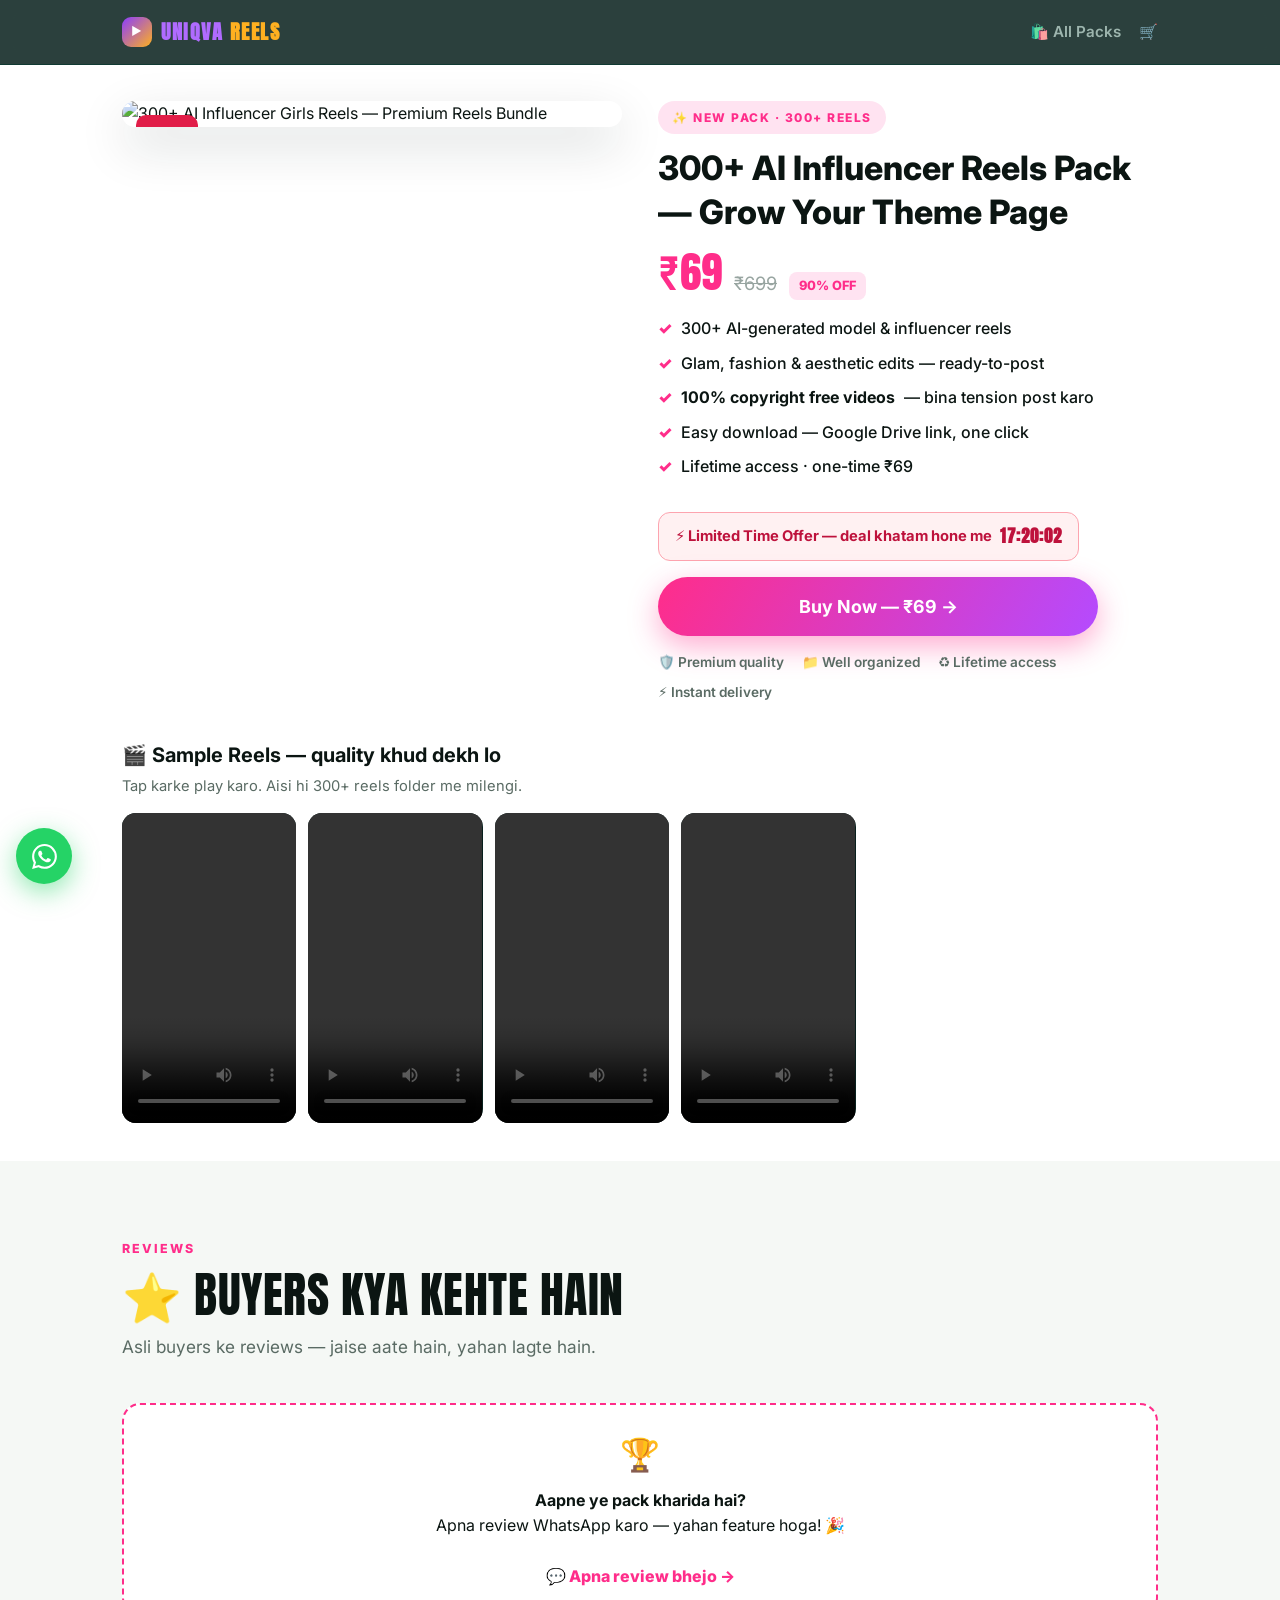
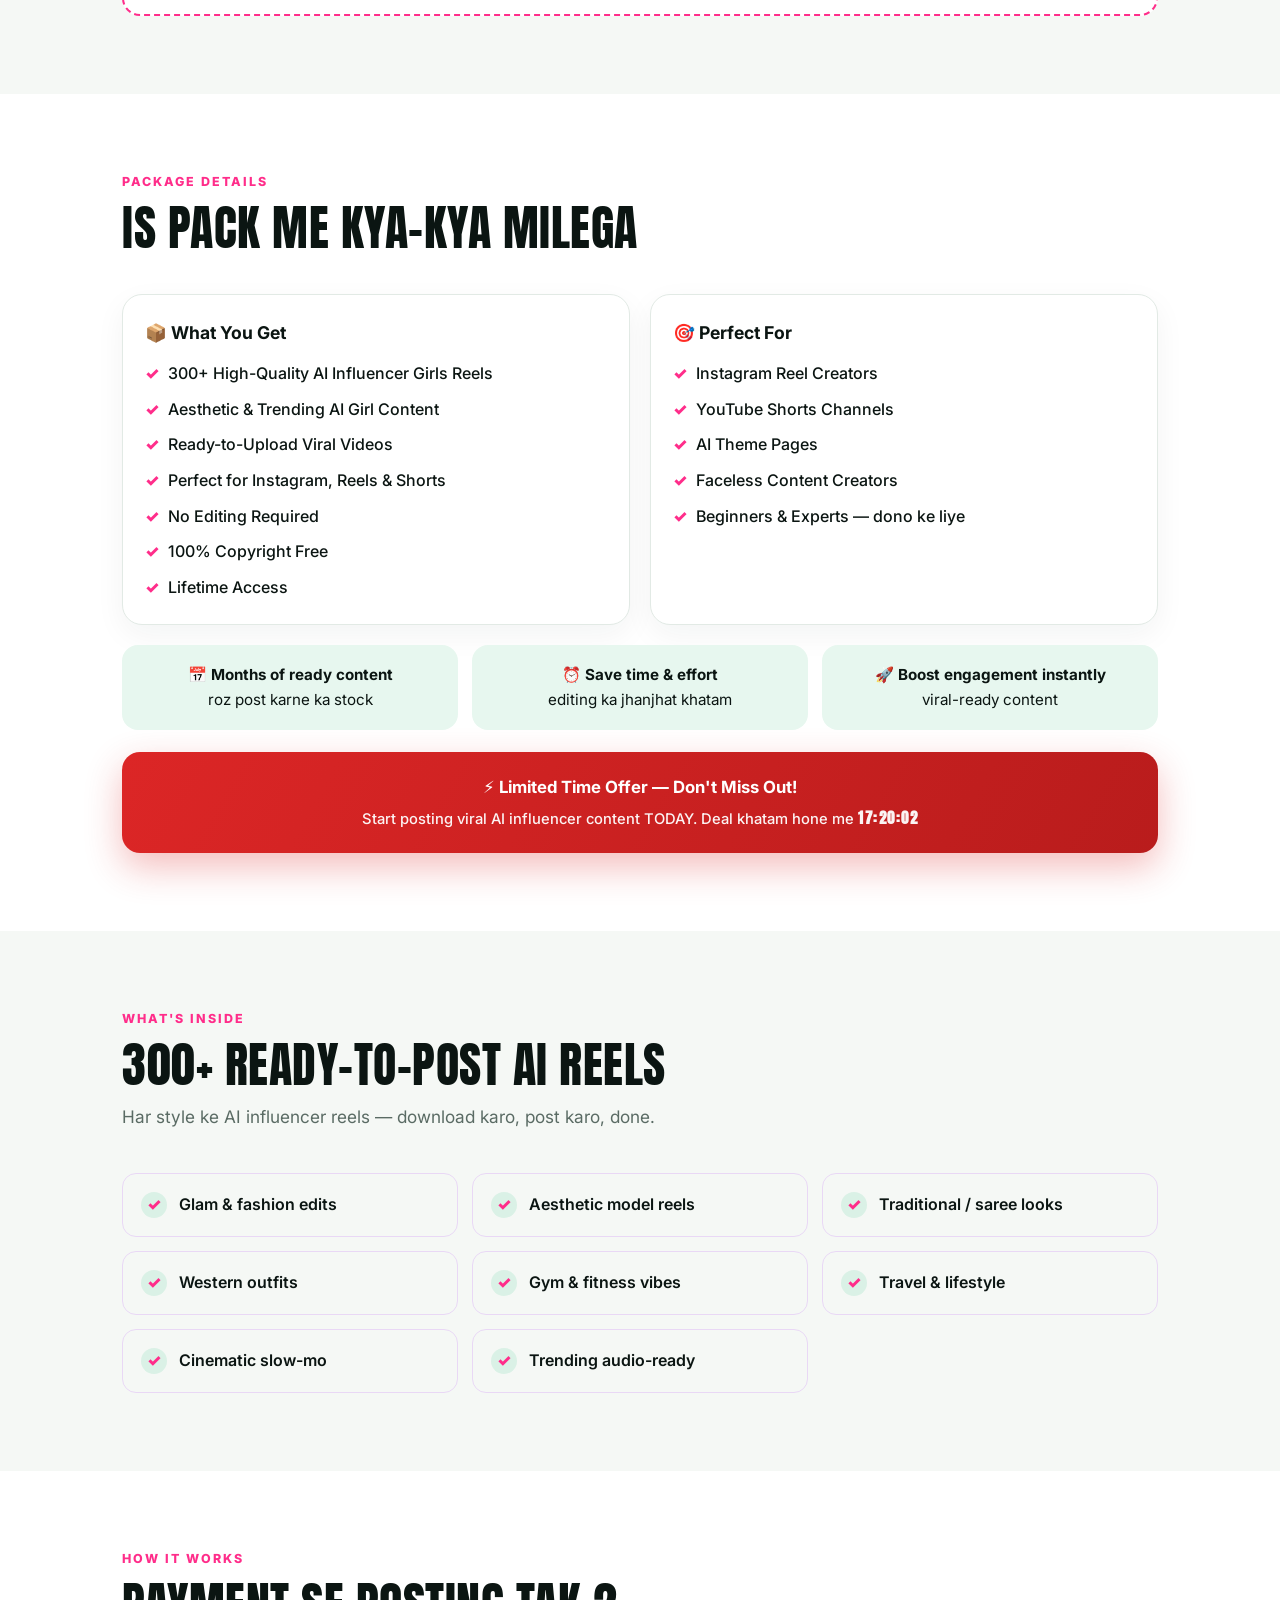
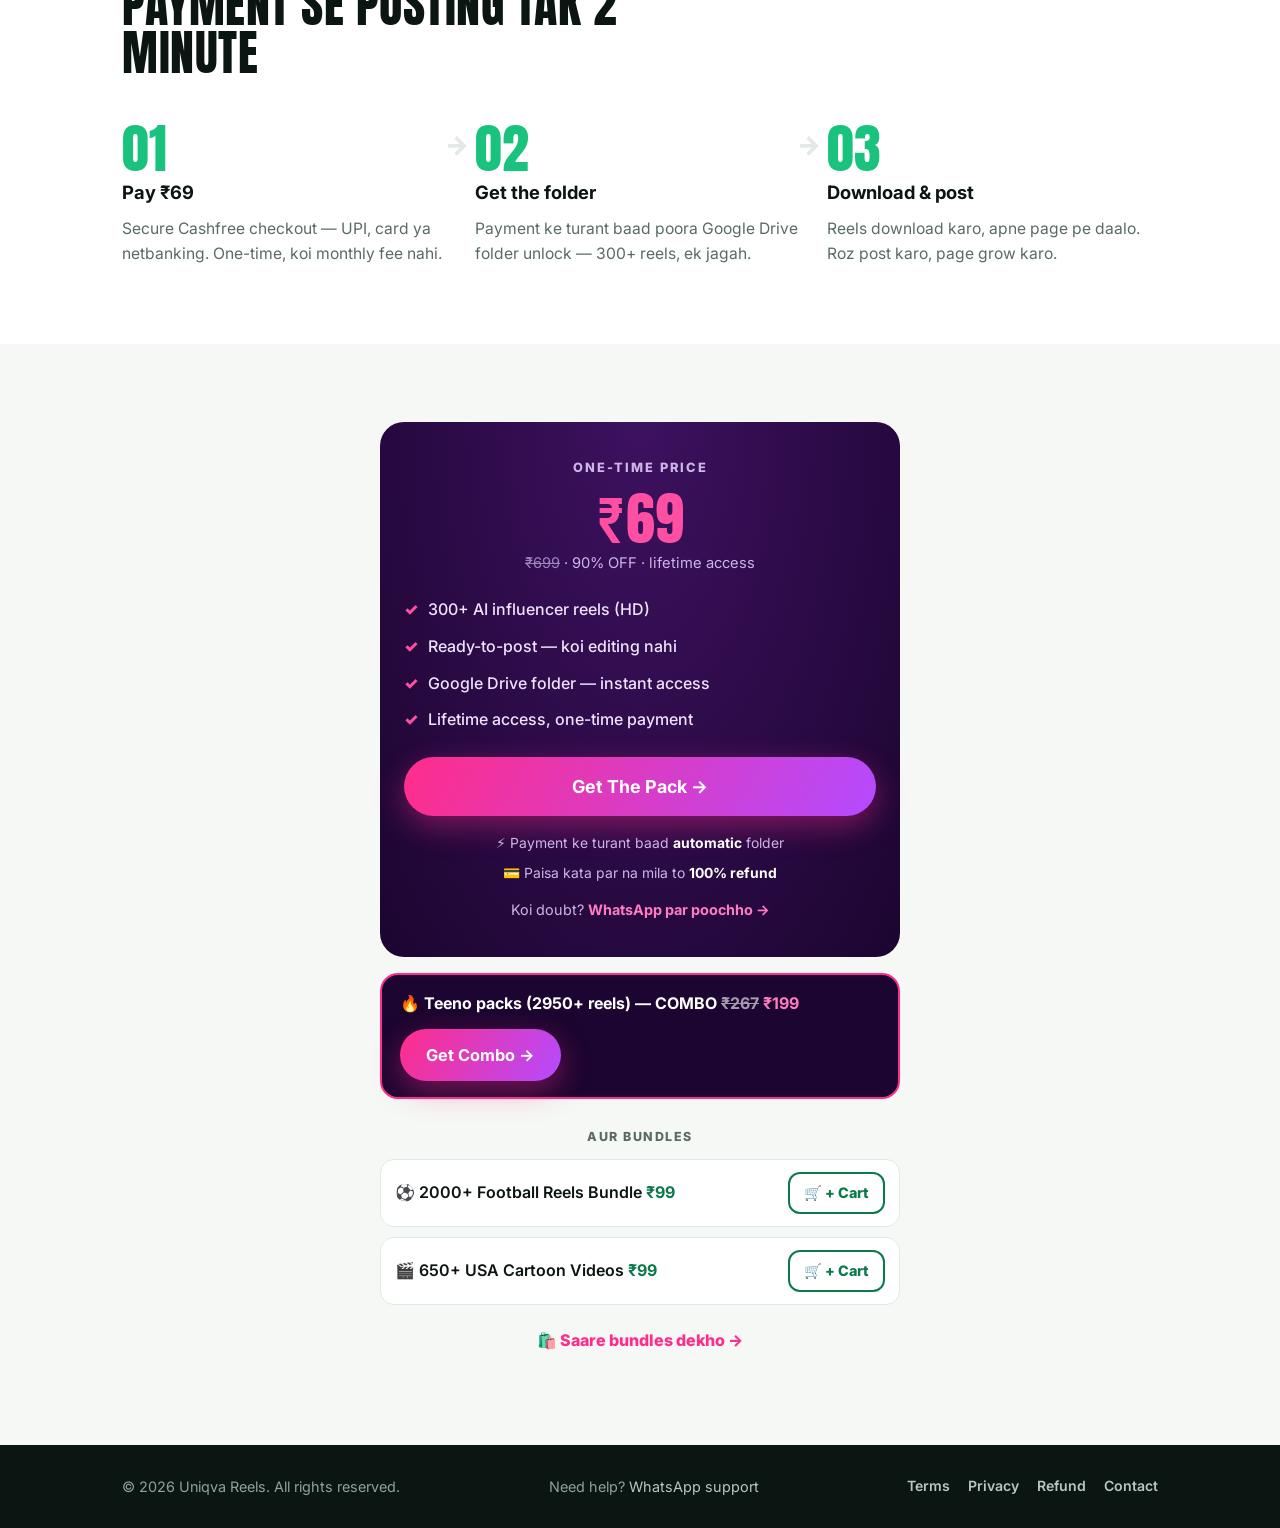
==== uniqva-courses/uniqva-courses/ai-pack.html @ 8be37fa9 "Professional storefront overhaul: brand logo, cart icon, timers, reviews, what-you-get sections, pho" ====
<!DOCTYPE html>
<html lang="en">
<head>
<meta charset="UTF-8" />
<meta name="viewport" content="width=device-width, initial-scale=1.0" />
<link rel="icon" href="/favicon.svg" type="image/svg+xml" />
<link rel="icon" href="/favicon.png" type="image/png" />
<link rel="apple-touch-icon" href="/favicon.png" />

<title>300+ AI Influencer Reels Pack | ₹69 — Ready to Post</title>
<meta name="description" content="300+ AI-generated influencer/model reels — glam, fashion & aesthetic edits. ₹69 me Google Drive folder. Download karo, apne theme page pe daalo, grow karo. Lifetime access." />
<link rel="canonical" href="https://uniqvareels.netlify.app/ai-pack.html" />

<meta property="og:type" content="website" />
<meta property="og:url" content="https://uniqvareels.netlify.app/ai-pack.html" />
<meta property="og:title" content="300+ AI Influencer Reels Pack — ₹69 | Ready to Post" />
<meta property="og:description" content="300+ AI model reels — glam & aesthetic edits. Download & post. One-time ₹69, lifetime access." />

<link rel="preconnect" href="https://fonts.googleapis.com">
<link rel="preconnect" href="https://fonts.gstatic.com" crossorigin>
<link href="https://fonts.googleapis.com/css2?family=Anton&family=Inter:wght@400;500;600;700;800&display=swap" rel="stylesheet">
<link rel="stylesheet" href="style.css" />
<!-- Cashfree Checkout -->
<script src="https://sdk.cashfree.com/js/v3/cashfree.js"></script>

<!-- Meta Pixel Code -->
<script>
!function(f,b,e,v,n,t,s)
{if(f.fbq)return;n=f.fbq=function(){n.callMethod?
n.callMethod.apply(n,arguments):n.queue.push(arguments)};
if(!f._fbq)f._fbq=n;n.push=n;n.loaded=!0;n.version='2.0';
n.queue=[];t=b.createElement(e);t.async=!0;
t.src=v;s=b.getElementsByTagName(e)[0];
s.parentNode.insertBefore(t,s)}(window, document,'script',
'https://connect.facebook.net/en_US/fbevents.js');
fbq('init', '1574504784354009');
fbq('track', 'PageView');
</script>
<noscript><img height="1" width="1" style="display:none"
src="https://www.facebook.com/tr?id=1574504784354009&ev=PageView&noscript=1"
/></noscript>
<!-- End Meta Pixel Code -->

<style>
  /* ============ glam theme overrides (sirf is page ke liye) ============ */
  .glam-hero{
    background:radial-gradient(ellipse at 50% 0%, #3d1160 0%, #26073f 55%, #140222 100%);
    color:#fff; padding:72px 0 56px; text-align:center; position:relative; overflow:hidden;
  }
  .glam-hero .display{ color:#fff }
  .glam-hero .hl2{ color:#ff4fa3 }
  .glam-badge{
    display:inline-block; background:#ff2d8a22; color:#ff7cc0; border:1px solid #ff2d8a66;
    font-size:.78rem; font-weight:800; letter-spacing:2px; padding:8px 16px; border-radius:999px; margin-bottom:18px;
  }
  .glam-hero .sub2{ color:#cdb6e6; max-width:560px; margin:14px auto 26px; font-size:1.05rem; line-height:1.6 }
  .glam-price{ display:flex; align-items:center; justify-content:center; gap:12px; margin-bottom:22px }
  .glam-price .now{ font-family:"Anton",sans-serif; font-size:3rem; color:#ff4fa3 }
  .glam-price .was{ color:#8f76ad; text-decoration:line-through; font-size:1.2rem }
  .glam-price .off{ background:#ff2d8a; color:#fff; font-size:.8rem; font-weight:800; padding:5px 10px; border-radius:8px }
  .btn-glam{ background:linear-gradient(120deg,#ff2d8a,#b44bff) !important; color:#fff !important; box-shadow:0 10px 30px rgba(255,45,138,.4) }
  .glam-trust{ display:flex; flex-wrap:wrap; gap:16px; justify-content:center; color:#cdb6e6; font-size:.9rem; margin-top:22px }
  .glam-trust b{ color:#fff }

  .glam-cats .cat{ border-color:#e9d8f5 }
  .glam-cats .tick{ color:#ff2d8a }

  .glam-buy{
    background:radial-gradient(ellipse at 50% 0%, #3d1160 0%, #1c0530 100%);
    border-radius:24px; padding:36px 24px; text-align:center; color:#fff; max-width:520px; margin:0 auto;
  }
  .glam-buy .label{ color:#cdb6e6; font-size:.8rem; letter-spacing:2px; font-weight:800 }
  .glam-buy .big{ font-family:"Anton",sans-serif; font-size:3.6rem; color:#ff4fa3; line-height:1.1; margin:8px 0 2px }
  .glam-buy .small{ color:#cdb6e6; margin-bottom:18px; font-size:.92rem }
  .glam-buy .small s{ opacity:.7 }
  .glam-buy .btn{ width:100% }
  .glam-buy ul{ list-style:none; text-align:left; margin:22px 0 24px; display:grid; gap:11px; padding:0 }
  .glam-buy li{ display:flex; gap:10px; color:#efe3fb; font-weight:500 }
  .glam-buy li .tk{ color:#ff4fa3; font-weight:900 }
  .glam-buy .g-trust{ margin-top:16px; display:flex; flex-direction:column; gap:8px; font-size:.87rem; color:#cdb6e6 }
  .glam-buy .g-trust b{ color:#fff }
  .glam-buy .g-help{ margin-top:14px; font-size:.9rem; color:#cdb6e6 }
  .glam-buy .g-help a{ color:#ff7cc0; font-weight:700; text-decoration:none }
</style>
</head>
<body>

<!-- ===================== NAV ===================== -->
<nav class="nav">
  <div class="wrap nav-inner">
    <a class="brand brand-uv" href="/"><span class="uv-play">&#9654;</span><span class="uv-name"><span class="n1">UNIQVA</span> <span class="n2">REELS</span></span></a>
    <span style="display:flex; gap:18px; align-items:center">
      <a class="access" href="/shop.html">&#128717;&#65039; All Packs</a>
      <a class="access nav-cart" href="/shop.html" aria-label="Cart">&#128722;<span class="nav-cart-n" id="navCartCount">0</span></a>
    </span>
  </div>
</nav>

<!-- ===================== PRODUCT HERO (ecommerce style) ===================== -->
<section class="product-hero">
  <div class="wrap">
    <div class="ph-grid">

      <div class="ph-img">
        <span class="ph-off">-90%</span>
        <img src="/img/aigirl-box.jpg" alt="300+ AI Influencer Girls Reels — Premium Reels Bundle" />
      </div>

      <div>
        <span class="ph-tag" style="color:#ff2d8a; background:#ffe3f1">&#10024; NEW PACK &middot; 300+ REELS</span>
        <h1 class="ph-title">300+ AI Influencer Reels Pack &mdash; Grow Your Theme Page</h1>

        <div class="ph-price">
          <span class="now" style="color:#ff2d8a">&#8377;69</span>
          <span class="was">&#8377;699</span>
          <span class="offp" style="color:#ff2d8a; background:#ffe3f1">90% OFF</span>
        </div>

        <ul class="ph-points">
          <li><span class="tk" style="color:#ff2d8a">&#10003;</span> 300+ AI-generated model &amp; influencer reels</li>
          <li><span class="tk" style="color:#ff2d8a">&#10003;</span> Glam, fashion &amp; aesthetic edits &mdash; ready-to-post</li>
          <li><span class="tk" style="color:#ff2d8a">&#10003;</span> <b>100% copyright free videos</b> &mdash; bina tension post karo</li>
          <li><span class="tk" style="color:#ff2d8a">&#10003;</span> Easy download &mdash; Google Drive link, one click</li>
          <li><span class="tk" style="color:#ff2d8a">&#10003;</span> Lifetime access &middot; one-time &#8377;69</li>
        </ul>

        <div class="offer-timer">&#9889; Limited Time Offer &mdash; deal khatam hone me <b data-timer>--:--:--</b></div>

        <div class="ph-cta" style="margin-top:16px">
          <button type="button" class="btn btn-go btn-lg btn-glam btn-pulse" data-buy data-course="aigirl">Buy Now &mdash; &#8377;69 &rarr;</button>
        </div>

        <div class="ph-trust">
          <span>&#128737;&#65039; Premium quality</span>
          <span>&#128193; Well organized</span>
          <span>&#9851;&#65039; Lifetime access</span>
          <span>&#9889; Instant delivery</span>
        </div>
      </div>
    </div>

    <div class="previews">
      <h3>&#127916; Sample Reels &mdash; quality khud dekh lo</h3>
      <div class="pv-sub">Tap karke play karo. Aisi hi 300+ reels folder me milengi.</div>
      <div class="pv-row" id="pvRow">
        <video src="/previews/ai-1.mp4" controls preload="metadata" playsinline></video>
        <video src="/previews/ai-2.mp4" controls preload="metadata" playsinline></video>
        <video src="/previews/ai-3.mp4" controls preload="metadata" playsinline></video>
        <video src="/previews/ai-4.mp4" controls preload="metadata" playsinline></video>
      </div>
    </div>
  </div>
</section>

<!-- ===================== REVIEWS ===================== -->
<section class="section anim" id="reviews">
  <div class="wrap">
    <div class="sec-head">
      <div class="sec-eyebrow" style="color:#ff2d8a">Reviews</div>
      <h2>&#11088; Buyers kya kehte hain</h2>
      <p>Asli buyers ke reviews &mdash; jaise aate hain, yahan lagte hain.</p>
    </div>
    <div class="rev-grid">
      <div class="rev-cta" style="grid-column:1/-1; border-color:#ff2d8a">
        <div style="font-size:2rem; margin-bottom:8px">&#127942;</div>
        <b>Aapne ye pack kharida hai?</b><br>
        Apna review WhatsApp karo &mdash; yahan feature hoga! &#127881;<br><br>
        <a href="https://wa.me/917992076544?text=Maine%20AI%20Influencer%20Pack%20kharida%20hai.%20Mera%20review%3A%20" target="_blank" rel="noopener" style="color:#ff2d8a">&#128172; Apna review bhejo &rarr;</a>
      </div>
    </div>
  </div>
</section>

<!-- ===================== WHAT YOU GET ===================== -->
<section class="section alt anim" id="whatyouget">
  <div class="wrap">
    <div class="sec-head">
      <div class="sec-eyebrow" style="color:#ff2d8a">Package details</div>
      <h2>Is pack me kya-kya milega</h2>
    </div>
    <div class="wyg-grid">
      <div class="wyg-box">
        <h3>&#128230; What You Get</h3>
        <ul>
          <li><span class="tk" style="color:#ff2d8a">&#10003;</span> 300+ High-Quality AI Influencer Girls Reels</li>
          <li><span class="tk" style="color:#ff2d8a">&#10003;</span> Aesthetic &amp; Trending AI Girl Content</li>
          <li><span class="tk" style="color:#ff2d8a">&#10003;</span> Ready-to-Upload Viral Videos</li>
          <li><span class="tk" style="color:#ff2d8a">&#10003;</span> Perfect for Instagram, Reels &amp; Shorts</li>
          <li><span class="tk" style="color:#ff2d8a">&#10003;</span> No Editing Required</li>
          <li><span class="tk" style="color:#ff2d8a">&#10003;</span> 100% Copyright Free</li>
          <li><span class="tk" style="color:#ff2d8a">&#10003;</span> Lifetime Access</li>
        </ul>
      </div>
      <div class="wyg-box">
        <h3>&#127919; Perfect For</h3>
        <ul>
          <li><span class="tk" style="color:#ff2d8a">&#10003;</span> Instagram Reel Creators</li>
          <li><span class="tk" style="color:#ff2d8a">&#10003;</span> YouTube Shorts Channels</li>
          <li><span class="tk" style="color:#ff2d8a">&#10003;</span> AI Theme Pages</li>
          <li><span class="tk" style="color:#ff2d8a">&#10003;</span> Faceless Content Creators</li>
          <li><span class="tk" style="color:#ff2d8a">&#10003;</span> Beginners &amp; Experts &mdash; dono ke liye</li>
        </ul>
      </div>
    </div>
    <div class="benefit-row">
      <div class="ben">&#128197; <b>Months of ready content</b><br>roz post karne ka stock</div>
      <div class="ben">&#9200; <b>Save time &amp; effort</b><br>editing ka jhanjhat khatam</div>
      <div class="ben">&#128640; <b>Boost engagement instantly</b><br>viral-ready content</div>
    </div>
    <div class="red-offer">
      &#9889; Limited Time Offer &mdash; Don't Miss Out!
      <span class="ro-sub">Start posting viral AI influencer content TODAY. Deal khatam hone me <b data-timer>--:--:--</b></span>
    </div>
  </div>
</section>

<!-- ===================== WHAT'S INSIDE ===================== -->
<section class="section" id="inside">
  <div class="wrap">
    <div class="sec-head">
      <div class="sec-eyebrow" style="color:#ff2d8a">What's inside</div>
      <h2>300+ ready-to-post AI reels</h2>
      <p>Har style ke AI influencer reels &mdash; download karo, post karo, done.</p>
    </div>
    <div class="cat-grid glam-cats">
      <div class="cat"><span class="tick">&#10003;</span> Glam &amp; fashion edits</div>
      <div class="cat"><span class="tick">&#10003;</span> Aesthetic model reels</div>
      <div class="cat"><span class="tick">&#10003;</span> Traditional / saree looks</div>
      <div class="cat"><span class="tick">&#10003;</span> Western outfits</div>
      <div class="cat"><span class="tick">&#10003;</span> Gym &amp; fitness vibes</div>
      <div class="cat"><span class="tick">&#10003;</span> Travel &amp; lifestyle</div>
      <div class="cat"><span class="tick">&#10003;</span> Cinematic slow-mo</div>
      <div class="cat"><span class="tick">&#10003;</span> Trending audio-ready</div>
    </div>
  </div>
</section>

<!-- ===================== HOW IT WORKS ===================== -->
<section class="section alt">
  <div class="wrap">
    <div class="sec-head">
      <div class="sec-eyebrow" style="color:#ff2d8a">How it works</div>
      <h2>Payment se posting tak 2 minute</h2>
    </div>
    <div class="steps">
      <div class="step green"><div class="no">01</div><h3>Pay &#8377;69</h3><p>Secure Cashfree checkout &mdash; UPI, card ya netbanking. One-time, koi monthly fee nahi.</p></div>
      <div class="step green"><div class="no">02</div><h3>Get the folder</h3><p>Payment ke turant baad poora Google Drive folder unlock &mdash; 300+ reels, ek jagah.</p></div>
      <div class="step green"><div class="no">03</div><h3>Download &amp; post</h3><p>Reels download karo, apne page pe daalo. Roz post karo, page grow karo.</p></div>
    </div>
  </div>
</section>

<!-- ===================== BUY BOX ===================== -->
<section class="section" id="buy">
  <div class="wrap">
    <div class="glam-buy">
      <div class="label">ONE-TIME PRICE</div>
      <div class="big">&#8377;69</div>
      <div class="small"><s>&#8377;699</s> &middot; 90% OFF &middot; lifetime access</div>
      <ul>
        <li><span class="tk">&#10003;</span> 300+ AI influencer reels (HD)</li>
        <li><span class="tk">&#10003;</span> Ready-to-post &mdash; koi editing nahi</li>
        <li><span class="tk">&#10003;</span> Google Drive folder &mdash; instant access</li>
        <li><span class="tk">&#10003;</span> Lifetime access, one-time payment</li>
      </ul>
      <button type="button" class="btn btn-go btn-lg btn-glam btn-pulse" data-buy data-course="aigirl">Get The Pack &rarr;</button>
      <div class="g-trust">
        <span>&#9889; Payment ke turant baad <b>automatic</b> folder</span>
        <span>&#128179; Paisa kata par na mila to <b>100% refund</b></span>
      </div>
      <div class="g-help">Koi doubt? <a href="https://wa.me/917992076544" target="_blank" rel="noopener">WhatsApp par poochho &rarr;</a></div>
    </div>

    <div style="max-width:520px; margin:16px auto 0; display:flex; align-items:center; justify-content:space-between; gap:12px; flex-wrap:wrap; background:#1c0530; border:2px solid #ff2d8a; color:#fff; border-radius:18px; padding:16px 18px">
      <span style="font-weight:700">&#128293; Teeno packs (2950+ reels) &mdash; <b>COMBO</b> <s style="opacity:.6">&#8377;267</s> <b style="color:#ff7cc0">&#8377;199</b></span>
      <button type="button" class="btn btn-go btn-glam" data-buy data-course="combo">Get Combo &rarr;</button>
    </div>

    <div style="max-width:520px; margin:28px auto 0">
      <div style="font-weight:800; letter-spacing:1.5px; color:var(--ink-dim); font-size:.78rem; margin-bottom:12px; text-align:center">AUR BUNDLES</div>
      <div style="display:flex; align-items:center; gap:10px; padding:12px 14px; border:1px solid var(--line); border-radius:14px; margin-bottom:10px; background:#fff">
        <a href="/" style="flex:1; text-decoration:none; color:var(--ink); font-weight:600">&#9917; 2000+ Football Reels Bundle <b style="color:#0B7A4B">&#8377;99</b></a>
        <button type="button" class="mini-cart" data-addcart="football" style="border-color:#0B7A4B; color:#0B7A4B">&#128722; + Cart</button>
      </div>
      <div style="display:flex; align-items:center; gap:10px; padding:12px 14px; border:1px solid var(--line); border-radius:14px; margin-bottom:10px; background:#fff">
        <a href="/cartoon-pack.html" style="flex:1; text-decoration:none; color:var(--ink); font-weight:600">&#127916; 650+ USA Cartoon Videos <b style="color:#0B7A4B">&#8377;99</b></a>
        <button type="button" class="mini-cart" data-addcart="cartoon" style="border-color:#0B7A4B; color:#0B7A4B">&#128722; + Cart</button>
      </div>
      <a href="/shop.html" style="display:block; text-align:center; padding:13px; text-decoration:none; color:#ff2d8a; font-weight:800">&#128717;&#65039; Saare bundles dekho &rarr;</a>
    </div>
  </div>
</section>

<!-- ===================== FOOTER ===================== -->
<footer class="foot">
  <div class="wrap foot-inner">
    <span>&copy; <span id="yr"></span> Uniqva Reels. All rights reserved.</span>
    <nav class="foot-links" aria-label="Legal">
      <a href="/terms.html">Terms</a>
      <a href="/privacy.html">Privacy</a>
      <a href="/refund.html">Refund</a>
      <a href="/contact.html">Contact</a>
    </nav>
    <span>Need help? <a href="https://wa.me/917992076544" target="_blank" rel="noopener">WhatsApp support</a></span>
  </div>
</footer>

<!-- ===================== CHECKOUT MODAL ===================== -->
<div class="modal-bg" id="modalBg">
  <div class="modal">
    <span class="m-close" id="mClose">&times;</span>
    <h3>Almost there</h3>
    <p class="m-sub">Details bharo &mdash; payment ke turant baad 300+ reels ka folder <b>automatic unlock</b> ho jayega.</p>

    <label for="mName">Naam</label>
    <input id="mName" type="text" placeholder="Aapka naam" autocomplete="name" />

    <label for="mPhone">Phone (WhatsApp)</label>
    <input id="mPhone" type="tel" inputmode="numeric" placeholder="10-digit number" autocomplete="tel" />

    <label for="mEmail">Email <span style="color:#8a8f98;font-weight:400">(optional)</span></label>
    <input id="mEmail" type="email" placeholder="you@email.com &mdash; optional" autocomplete="email" />

    <div class="err" id="mErr"></div>
    <button type="button" class="btn btn-go pay btn-glam" id="mPay">Pay &#8377;69 &amp; Unlock &rarr;</button>
    <div class="m-trust">
      <span>&#9889; Instant delivery</span>
      <span>&#128274; Secure Cashfree</span>
    </div>
    <div class="m-guarantee">Paisa kata par folder na mila? <b>100% refund.</b></div>
  </div>
</div>

<!-- floating WhatsApp button (pinned) -->
<a class="wa-float" href="https://wa.me/917992076544" target="_blank" rel="noopener" aria-label="WhatsApp par message karo">
  <svg viewBox="0 0 32 32" xmlns="http://www.w3.org/2000/svg"><path d="M16.004 3.2c-7.06 0-12.8 5.74-12.8 12.8 0 2.26.59 4.46 1.71 6.4L3.2 28.8l6.58-1.67a12.74 12.74 0 0 0 6.22 1.6h.01c7.06 0 12.79-5.74 12.79-12.8 0-3.42-1.33-6.63-3.75-9.05a12.72 12.72 0 0 0-9.05-3.68zm0 23.36h-.01a10.6 10.6 0 0 1-5.4-1.48l-.39-.23-4.02 1.02 1.07-3.92-.25-.4a10.55 10.55 0 0 1-1.63-5.65c0-5.86 4.77-10.62 10.64-10.62 2.84 0 5.5 1.11 7.51 3.11a10.56 10.56 0 0 1 3.11 7.52c0 5.86-4.77 10.65-10.63 10.65zm5.83-7.96c-.32-.16-1.89-.93-2.18-1.04-.29-.11-.5-.16-.72.16-.21.32-.82 1.04-1.01 1.25-.18.21-.37.24-.69.08-.32-.16-1.35-.5-2.57-1.59-.95-.85-1.59-1.9-1.78-2.22-.18-.32-.02-.49.14-.65.14-.14.32-.37.48-.56.16-.19.21-.32.32-.53.11-.21.05-.4-.03-.56-.08-.16-.72-1.73-.98-2.37-.26-.62-.52-.54-.72-.55h-.61c-.21 0-.56.08-.85.4-.29.32-1.12 1.09-1.12 2.66 0 1.57 1.14 3.08 1.3 3.3.16.21 2.25 3.44 5.45 4.82.76.33 1.36.53 1.82.67.77.24 1.46.21 2.01.13.61-.09 1.89-.77 2.16-1.52.27-.75.27-1.39.19-1.52-.08-.13-.29-.21-.61-.37z"/></svg>
</a>

<script src="courses.js"></script>
<script src="app.js"></script>
</body>
</html>
---- uniqva-courses/uniqva-courses/style.css ----
/* =========================================================================
   UNIQVA COURSES — "Floodlit Pitch" theme
   Dark dramatic hero (desire) -> clean light body (trust + buy)
   ========================================================================= */

:root{
  --night:    #08201D;   /* hero bg — deep stadium night */
  --night-2:  #0C2A25;   /* dark cards */
  --night-3:  #103A33;   /* dark borders */
  --pitch:    #19C37D;   /* signature pitch green — the ACTION color */
  --pitch-dk: #11A368;
  --flood:    #FFB020;   /* warm floodlight amber — value / urgency only */
  --chalk:    #EAF2EF;   /* light text on dark */
  --chalk-dim:#9DB5AE;   /* muted text on dark */
  --paper:    #F5F8F5;   /* light section bg */
  --ink:      #0B1512;   /* text on light */
  --ink-dim:  #5A6B64;   /* muted text on light */
  --line:     #E2EAE5;   /* light borders */
  --radius:   16px;
  --shadow:   0 18px 50px -18px rgba(8,32,29,.45);
  --maxw:     1080px;
}

*{ box-sizing:border-box; margin:0; padding:0 }
html{ scroll-behavior:smooth }
body{
  font-family:"Inter",system-ui,-apple-system,sans-serif;
  color:var(--ink);
  background:var(--paper);
  line-height:1.6;
  -webkit-font-smoothing:antialiased;
}
img{ max-width:100% }
a{ color:inherit; text-decoration:none }

.wrap{ width:100%; max-width:var(--maxw); margin:0 auto; padding:0 22px }
.display{ font-family:"Anton",sans-serif; font-weight:400; letter-spacing:.5px; line-height:.95; text-transform:uppercase }

/* ---------- buttons ---------- */
.btn{
  display:inline-flex; align-items:center; justify-content:center; gap:10px;
  font-family:inherit; font-weight:700; font-size:1.02rem; cursor:pointer; border:none;
  padding:16px 26px; border-radius:999px; transition:transform .15s ease, box-shadow .2s ease, background .2s;
  white-space:nowrap;
}
.btn-go{
  background:var(--pitch); color:#04140F;
  box-shadow:0 10px 28px -8px rgba(25,195,125,.7);
}
.btn-go:hover{ transform:translateY(-2px); box-shadow:0 16px 36px -8px rgba(25,195,125,.85) }
.btn-go:active{ transform:translateY(0) }
.btn-ghost{ background:transparent; color:var(--chalk); border:1.5px solid var(--night-3) }
.btn-ghost:hover{ border-color:var(--pitch); color:var(--pitch) }
.btn-lg{ padding:19px 34px; font-size:1.12rem }
.btn .price-strike{ opacity:.6; text-decoration:line-through; font-weight:600; margin-left:2px }

/* ---------- nav ---------- */
.nav{
  position:sticky; top:0; z-index:50;
  background:rgba(8,32,29,.85); backdrop-filter:blur(10px);
  border-bottom:1px solid var(--night-3);
}
.nav-inner{ display:flex; align-items:center; justify-content:space-between; height:64px }
.brand{ display:flex; align-items:center; gap:10px; color:var(--chalk); font-weight:800; letter-spacing:.3px }
.brand .ball{ font-size:1.4rem }
.brand b{ color:var(--pitch) }
.nav a.access{ color:var(--chalk-dim); font-weight:600; font-size:.95rem }
.nav a.access:hover{ color:var(--pitch) }

/* ====================== HERO (dark) ====================== */
.hero{
  position:relative; overflow:hidden;
  background:
    radial-gradient(1200px 480px at 50% -8%, rgba(25,195,125,.18), transparent 60%),
    radial-gradient(900px 500px at 90% 0%, rgba(255,176,32,.10), transparent 55%),
    var(--night);
  color:var(--chalk);
  padding:62px 0 78px;
}
/* faint chalk pitch markings */
.pitch-lines{ position:absolute; inset:0; opacity:.16; pointer-events:none }
.pitch-lines svg{ width:100%; height:100%; }
.flood{ position:absolute; top:-120px; left:50%; width:520px; height:420px; transform:translateX(-50%);
  background:radial-gradient(closest-side, rgba(255,176,32,.35), transparent 70%); filter:blur(8px); pointer-events:none }

.hero-grid{ position:relative; display:grid; grid-template-columns:1.15fr .85fr; gap:46px; align-items:center }
.eyebrow{
  display:inline-flex; align-items:center; gap:8px;
  font-weight:700; font-size:.78rem; letter-spacing:1.6px; text-transform:uppercase;
  color:var(--pitch); border:1px solid var(--night-3); background:rgba(25,195,125,.08);
  padding:7px 14px; border-radius:999px; margin-bottom:20px;
}
.eyebrow .dot{ width:7px; height:7px; border-radius:50%; background:var(--pitch); box-shadow:0 0 0 4px rgba(25,195,125,.2) }
.hero h1{ font-size:clamp(2.9rem,7vw,5.4rem); margin-bottom:18px }
.hero h1 .hl{ color:var(--pitch); -webkit-text-stroke:1px rgba(25,195,125,.0) }
.hero .sub{ font-size:1.18rem; color:var(--chalk-dim); max-width:520px; margin-bottom:30px }

.cta-row{ display:flex; align-items:center; gap:16px; flex-wrap:wrap; margin-bottom:24px }
.price-pill{
  display:inline-flex; align-items:baseline; gap:8px;
  background:var(--night-2); border:1px solid var(--night-3); border-radius:14px; padding:12px 16px;
}
.price-pill .now{ font-family:"Anton",sans-serif; font-size:1.9rem; color:var(--flood); line-height:1 }
.price-pill .was{ color:var(--chalk-dim); text-decoration:line-through; font-size:1rem }
.price-pill .save{ color:var(--pitch); font-weight:700; font-size:.82rem }

.trust-row{ display:flex; gap:22px; flex-wrap:wrap; color:var(--chalk-dim); font-size:.92rem; font-weight:600 }
.trust-row span{ display:inline-flex; align-items:center; gap:7px }
.trust-row b{ color:var(--chalk) }

/* hero card — phone-ish preview */
.hero-card{
  position:relative; background:linear-gradient(180deg,var(--night-2),#0a241f);
  border:1px solid var(--night-3); border-radius:24px; padding:22px; box-shadow:var(--shadow);
}
.hero-card .scoreboard{ display:flex; align-items:center; justify-content:space-between;
  background:#06181530; border:1px dashed var(--night-3); border-radius:12px; padding:12px 14px; margin-bottom:16px }
.hero-card .scoreboard .live{ display:flex; align-items:center; gap:7px; color:var(--pitch); font-weight:700; font-size:.8rem; letter-spacing:1px }
.hero-card .scoreboard .live i{ width:8px; height:8px; border-radius:50%; background:var(--pitch); animation:blink 1.3s infinite }
.hero-card .scoreboard .num{ font-family:"Anton",sans-serif; font-size:1.6rem; color:var(--chalk) }
.hero-stats{ display:grid; grid-template-columns:repeat(3,1fr); gap:10px }
.hero-stats .s{ background:#06181540; border:1px solid var(--night-3); border-radius:12px; padding:14px 10px; text-align:center }
.hero-stats .s .n{ font-family:"Anton",sans-serif; font-size:1.5rem; color:var(--pitch); line-height:1 }
.hero-stats .s .l{ font-size:.72rem; color:var(--chalk-dim); margin-top:6px; line-height:1.3 }
.hero-card .ticker{ margin-top:16px; font-size:.84rem; color:var(--chalk-dim); display:flex; align-items:center; gap:8px }
.hero-card .ticker b{ color:var(--chalk) }

@keyframes blink{ 0%,100%{opacity:1} 50%{opacity:.25} }

/* ====================== PROOF STRIP ====================== */
.proof{ background:var(--ink); color:var(--chalk) }
.proof-inner{ display:flex; align-items:center; justify-content:center; gap:38px; flex-wrap:wrap;
  padding:18px 0; font-weight:600; font-size:.95rem; color:#B9C7C1 }
.proof-inner b{ color:var(--pitch) }
.proof-inner .sep{ width:5px; height:5px; border-radius:50%; background:#2b3d38 }

/* ====================== LIGHT SECTIONS ====================== */
.section{ padding:78px 0 }
.section.alt{ background:#fff }
.sec-head{ max-width:640px; margin-bottom:42px }
.sec-eyebrow{ font-weight:800; letter-spacing:2px; text-transform:uppercase; font-size:.78rem; color:var(--pitch); margin-bottom:12px }
.sec-head h2{ font-family:"Anton",sans-serif; font-weight:400; text-transform:uppercase; letter-spacing:.5px;
  font-size:clamp(2rem,4.4vw,3rem); line-height:1; color:var(--ink); margin-bottom:14px }
.sec-head p{ color:var(--ink-dim); font-size:1.08rem }

/* category grid */
.cat-grid{ display:grid; grid-template-columns:repeat(3,1fr); gap:14px }
.cat{
  background:var(--paper); border:1px solid var(--line); border-radius:14px; padding:18px 18px;
  display:flex; align-items:center; gap:12px; transition:transform .15s, border-color .2s, box-shadow .2s; font-weight:600;
}
.cat:hover{ transform:translateY(-3px); border-color:var(--pitch); box-shadow:var(--shadow) }
.cat .tick{ flex:0 0 auto; width:26px; height:26px; border-radius:50%; background:rgba(25,195,125,.12);
  color:var(--pitch-dk); display:grid; place-items:center; font-weight:900 }

/* how it works — REAL 3-step sequence (numbering justified) */
.steps{ display:grid; grid-template-columns:repeat(3,1fr); gap:22px }
.step{ position:relative; padding-top:8px }
.step .no{ font-family:"Anton",sans-serif; font-size:3.4rem; color:var(--line); line-height:.8; margin-bottom:8px }
.step.green .no{ color:var(--pitch) }
.step h3{ font-size:1.15rem; margin-bottom:8px; color:var(--ink) }
.step p{ color:var(--ink-dim); font-size:.98rem }
.step::after{ content:"→"; position:absolute; top:6px; right:-16px; color:var(--line); font-size:1.6rem; font-weight:900 }
.steps .step:last-child::after{ display:none }

/* value / pricing card */
.value{ background:var(--night);
  background-image:radial-gradient(900px 420px at 80% -10%, rgba(25,195,125,.16), transparent 60%);
  color:var(--chalk); }
.value .sec-head h2,.value .sec-head p{ color:var(--chalk) }
.value .sec-head p{ color:var(--chalk-dim) }
.price-card{
  background:var(--night-2); border:1px solid var(--night-3); border-radius:20px; padding:34px; box-shadow:var(--shadow);
  display:grid; grid-template-columns:1.2fr .8fr; gap:30px; align-items:center;
}
.price-card ul{ list-style:none; display:grid; gap:12px }
.price-card li{ display:flex; gap:11px; align-items:flex-start; color:var(--chalk); font-weight:500 }
.price-card li .tk{ color:var(--pitch); font-weight:900; flex:0 0 auto }
.buy-box{ text-align:center; background:#06181560; border:1px dashed var(--night-3); border-radius:16px; padding:26px 22px }
.buy-box .label{ color:var(--chalk-dim); font-size:.82rem; letter-spacing:1.5px; text-transform:uppercase; font-weight:700 }
.buy-box .big{ font-family:"Anton",sans-serif; font-size:3.6rem; color:var(--flood); line-height:1; margin:6px 0 2px }
.buy-box .small{ color:var(--chalk-dim); margin-bottom:18px; font-size:.92rem }
.buy-box .small s{ opacity:.7 }
.buy-box .btn{ width:100% }
.buy-box .secure{ margin-top:12px; font-size:.8rem; color:var(--chalk-dim); display:flex; align-items:center; justify-content:center; gap:6px }
.buy-box .buy-trust{ margin-top:16px; display:flex; flex-direction:column; gap:8px; font-size:.88rem; color:var(--chalk-dim) }
.buy-box .buy-trust b{ color:var(--chalk); font-weight:700 }
.buy-box .buy-help{ margin-top:14px; font-size:.9rem; color:var(--chalk-dim) }
.buy-box .buy-help a{ color:var(--pitch); font-weight:700; text-decoration:none }

/* FAQ */
.faq{ display:grid; gap:12px; max-width:760px }
.qa{ background:#fff; border:1px solid var(--line); border-radius:14px; overflow:hidden }
.section.alt .qa{ background:var(--paper) }
.qa summary{ cursor:pointer; padding:18px 20px; font-weight:700; color:var(--ink); list-style:none; display:flex; justify-content:space-between; align-items:center; gap:16px }
.qa summary::-webkit-details-marker{ display:none }
.qa summary .ico{ flex:0 0 auto; width:24px; height:24px; border-radius:50%; background:rgba(25,195,125,.12); color:var(--pitch-dk); display:grid; place-items:center; font-weight:900; transition:transform .2s }
.qa[open] summary .ico{ transform:rotate(45deg) }
.qa .ans{ padding:0 20px 18px; color:var(--ink-dim) }

/* coming soon teaser */
.soon-grid{ display:grid; grid-template-columns:repeat(3,1fr); gap:16px }
.soon{ border:1px dashed var(--line); border-radius:16px; padding:24px; background:var(--paper); text-align:center }
.soon .emo{ font-size:2.2rem }
.soon .tag{ display:inline-block; margin:10px 0 6px; font-size:.7rem; font-weight:800; letter-spacing:1.5px; color:var(--ink-dim);
  background:#fff; border:1px solid var(--line); padding:4px 10px; border-radius:999px }
.soon h4{ color:var(--ink); font-size:1.02rem }

/* final cta */
.final{ background:var(--night); color:var(--chalk); text-align:center; padding:84px 0;
  background-image:radial-gradient(900px 380px at 50% 120%, rgba(25,195,125,.20), transparent 60%) }
.final h2{ font-family:"Anton",sans-serif; font-weight:400; text-transform:uppercase; font-size:clamp(2.2rem,6vw,4rem); line-height:.98; margin-bottom:16px }
.final p{ color:var(--chalk-dim); max-width:520px; margin:0 auto 30px; font-size:1.1rem }

/* footer */
.foot{ background:var(--ink); color:#8DA39C; padding:30px 0; font-size:.9rem }
.foot-inner{ display:flex; justify-content:space-between; gap:16px; flex-wrap:wrap; align-items:center }
.foot a{ color:#B9C7C1 }
.foot a:hover{ color:var(--pitch) }

/* ---------- checkout modal ---------- */
.modal-bg{ position:fixed; inset:0; background:rgba(4,16,12,.66); backdrop-filter:blur(4px); display:none; place-items:center; z-index:100; padding:20px }
.modal-bg.show{ display:grid }
.modal{ width:100%; max-width:420px; background:#fff; border-radius:20px; padding:28px; box-shadow:var(--shadow) }
.modal h3{ font-family:"Anton",sans-serif; font-weight:400; text-transform:uppercase; font-size:1.6rem; color:var(--ink); margin-bottom:4px }
.modal .m-sub{ color:var(--ink-dim); font-size:.95rem; margin-bottom:20px }
.modal label{ display:block; font-weight:600; font-size:.85rem; color:var(--ink); margin:14px 0 6px }
.modal input{ width:100%; padding:13px 14px; border:1.5px solid var(--line); border-radius:11px; font-size:1rem; font-family:inherit; outline:none; transition:border .2s }
.modal input:focus{ border-color:var(--pitch) }
.modal .err{ color:#E03131; font-size:.82rem; margin-top:8px; min-height:1em }
.modal .pay{ width:100%; margin-top:20px }
.modal .m-secure{ text-align:center; font-size:.8rem; color:var(--ink-dim); margin-top:14px; display:flex; align-items:center; justify-content:center; gap:6px }
.modal .m-close{ float:right; cursor:pointer; color:var(--ink-dim); font-size:1.4rem; line-height:1; margin-top:-6px }
.modal .m-trust{ display:flex; justify-content:center; gap:18px; margin-top:14px; font-size:.82rem; color:var(--ink-dim) }
.modal .m-guarantee{ text-align:center; font-size:.84rem; color:var(--ink); margin-top:8px; padding-top:10px; border-top:1px solid var(--line) }
.modal .m-guarantee b{ color:var(--pitch) }

/* ---------- watch / members page ---------- */
.members{ min-height:100vh; background:var(--paper) }
.m-hero{ background:var(--night); color:var(--chalk); padding:54px 0;
  background-image:radial-gradient(800px 360px at 50% -20%, rgba(25,195,125,.22), transparent 60%) }
.m-hero .tick-big{ width:62px; height:62px; border-radius:50%; background:var(--pitch); color:#04140F;
  display:grid; place-items:center; font-size:2rem; font-weight:900; margin-bottom:20px; box-shadow:0 12px 30px -8px rgba(25,195,125,.7) }
.m-hero h1{ font-family:"Anton",sans-serif; font-weight:400; text-transform:uppercase; font-size:clamp(2rem,5vw,3.2rem); margin-bottom:10px }
.m-hero p{ color:var(--chalk-dim); max-width:560px }
.access-card{ background:#fff; border:1px solid var(--line); border-radius:20px; padding:32px; box-shadow:var(--shadow); margin-top:-40px; position:relative }
.access-card h2{ font-size:1.3rem; color:var(--ink); margin-bottom:8px }
.access-card p{ color:var(--ink-dim); margin-bottom:20px }
.access-card .btn{ font-size:1.1rem }
.save-note{ background:#FFF8E8; border:1px solid #FFE3A3; border-radius:12px; padding:14px 16px; color:#7A5B12; font-size:.92rem; margin-top:20px; display:flex; gap:10px }
.loading{ text-align:center; padding:60px 20px; color:var(--ink-dim) }
.spinner{ width:42px; height:42px; border:4px solid var(--line); border-top-color:var(--pitch); border-radius:50%; margin:0 auto 16px; animation:spin 1s linear infinite }
@keyframes spin{ to{ transform:rotate(360deg) } }
.fail{ text-align:center; padding:50px 22px }
.fail .emo{ font-size:3rem }

/* ====================== RESPONSIVE ====================== */
@media (max-width:860px){
  .hero-grid{ grid-template-columns:1fr; gap:34px }
  .hero-card{ order:-1 }
  .cat-grid,.steps,.soon-grid{ grid-template-columns:1fr 1fr }
  .price-card{ grid-template-columns:1fr; gap:24px }
  .step::after{ display:none }
}
@media (max-width:560px){
  .section{ padding:56px 0 }
  .cat-grid,.steps,.soon-grid{ grid-template-columns:1fr }
  .hero{ padding:44px 0 56px }
  .trust-row{ gap:14px }
  .proof-inner{ gap:16px }
  .btn{ width:100% }
  .cta-row{ flex-direction:column; align-items:stretch }
  .price-pill{ justify-content:center }
}

/* accessibility */
:focus-visible{ outline:3px solid var(--pitch); outline-offset:2px; border-radius:6px }
@media (prefers-reduced-motion:reduce){ *{ animation:none !important; transition:none !important; scroll-behavior:auto } }

/* =========================================================================
   ADD-ON PACK  — legal pages, scroll animations, footer links, sticky CTA
   (appended; keeps original theme intact)
   ========================================================================= */

/* ---------- footer policy links ---------- */
.foot-inner{ align-items:center }
.foot-links{ display:flex; gap:18px; flex-wrap:wrap; order:2 }
.foot-links a{ color:#B9C7C1; font-weight:600; font-size:.88rem }
.foot-links a:hover{ color:var(--pitch) }
@media (max-width:640px){ .foot-inner{ justify-content:center; text-align:center } }

/* ====================== LEGAL / POLICY PAGES ====================== */
.legal-hero{
  background:var(--night); color:var(--chalk); padding:50px 0 42px;
  background-image:radial-gradient(760px 320px at 50% -30%, rgba(25,195,125,.16), transparent 60%);
  border-bottom:1px solid var(--night-3);
}
.legal-hero .back{ color:var(--chalk-dim); font-weight:600; font-size:.9rem; display:inline-flex; align-items:center; gap:6px; margin-bottom:16px }
.legal-hero .back:hover{ color:var(--pitch) }
.legal-hero h1{ font-family:"Anton",sans-serif; font-weight:400; text-transform:uppercase; letter-spacing:.5px;
  font-size:clamp(2rem,5vw,3.2rem); line-height:1 }
.legal-hero .upd{ color:var(--chalk-dim); margin-top:12px; font-size:.9rem }

.legal{ padding:52px 0 74px; animation:fadeUp .55s cubic-bezier(.22,.61,.36,1) both }
.legal-wrap{ max-width:768px }
.legal h2{ font-size:1.28rem; color:var(--ink); margin:36px 0 12px; padding-top:6px; line-height:1.3 }
.legal h2:first-child{ margin-top:0 }
.legal h3{ font-size:1.04rem; color:var(--ink); margin:22px 0 8px }
.legal p{ color:var(--ink-dim); margin-bottom:13px }
.legal ul{ padding-left:22px; margin:0 0 14px }
.legal li{ color:var(--ink-dim); margin-bottom:8px }
.legal a{ color:var(--pitch-dk); font-weight:600; text-decoration:underline; text-underline-offset:2px }
.legal strong{ color:var(--ink) }
.legal .box{ background:var(--paper); border:1px solid var(--line); border-left:3px solid var(--pitch);
  border-radius:12px; padding:16px 18px; margin:20px 0 }
.legal .box p:last-child{ margin-bottom:0 }
.legal .contact-grid{ display:grid; grid-template-columns:repeat(2,1fr); gap:14px; margin:22px 0 }
.legal .cc{ background:#fff; border:1px solid var(--line); border-radius:14px; padding:18px 20px }
.legal .cc .k{ font-size:.74rem; letter-spacing:1.4px; text-transform:uppercase; color:var(--ink-dim); font-weight:800; margin-bottom:6px }
.legal .cc .v{ font-size:1.02rem; color:var(--ink); font-weight:600; word-break:break-word }
.legal .cc .v a{ font-weight:700 }
@media (max-width:560px){ .legal .contact-grid{ grid-template-columns:1fr } }

@keyframes fadeUp{ from{ opacity:0; transform:translateY(16px) } to{ opacity:1; transform:none } }

/* ====================== SCROLL REVEAL ====================== */
html.js-reveal .reveal{
  opacity:0; transform:translateY(22px);
  transition:opacity .6s cubic-bezier(.22,.61,.36,1), transform .6s cubic-bezier(.22,.61,.36,1);
  will-change:opacity, transform;
}
html.js-reveal .reveal.in{ opacity:1; transform:none }

/* ====================== HERO ENTRANCE + AMBIENT ====================== */
.hero-copy > *{ animation:heroIn .7s cubic-bezier(.22,.61,.36,1) both }
.hero-copy .eyebrow{ animation-delay:.04s }
.hero-copy h1{ animation-delay:.12s }
.hero-copy .sub{ animation-delay:.2s }
.hero-copy .cta-row{ animation-delay:.28s }
.hero-copy .trust-row{ animation-delay:.36s }
.hero-card{ animation:heroIn .75s cubic-bezier(.22,.61,.36,1) .28s both }
@keyframes heroIn{ from{ opacity:0; transform:translateY(20px) } to{ opacity:1; transform:none } }

/* ambient floodlight breathing */
.flood{ animation:floodPulse 6.5s ease-in-out infinite }
@keyframes floodPulse{
  0%,100%{ opacity:.8;  transform:translateX(-50%) scale(1) }
  50%    { opacity:1;   transform:translateX(-50%) scale(1.07) }
}

/* CTA buttons get a soft attention pulse on the hero + final only */
.hero .btn-go, .final .btn-go{ animation:ctaPulse 2.6s ease-in-out infinite }
@keyframes ctaPulse{
  0%,100%{ box-shadow:0 10px 28px -8px rgba(25,195,125,.7) }
  50%    { box-shadow:0 14px 40px -6px rgba(25,195,125,.95) }
}

/* card + category hover lift already exist; add price number shimmer */
.buy-box .big{ background:linear-gradient(100deg,var(--flood) 0%,#ffd47a 40%,var(--flood) 80%);
  background-size:200% 100%; -webkit-background-clip:text; background-clip:text; -webkit-text-fill-color:transparent;
  animation:shine 4.5s linear infinite }
@keyframes shine{ to{ background-position:200% 0 } }

/* ====================== PRODUCT HERO (ecommerce style) ====================== */
.product-hero{ padding:36px 0 26px; background:#fff }
.ph-grid{ display:grid; grid-template-columns:1fr 1fr; gap:36px; align-items:start }
@media (max-width:860px){ .ph-grid{ grid-template-columns:1fr; gap:22px } }
.ph-img{ position:relative; border-radius:20px; overflow:hidden; box-shadow:0 18px 50px rgba(8,32,29,.16) }
.ph-img img{ width:100%; display:block }
.ph-off{ position:absolute; top:14px; left:14px; background:#e11d48; color:#fff; font-weight:800; padding:7px 12px; border-radius:10px; font-size:.85rem; z-index:2 }
.ph-tag{ display:inline-block; font-size:.75rem; font-weight:800; letter-spacing:1.5px; color:#0B7A4B; background:#e7f7ef; padding:7px 14px; border-radius:999px; margin-bottom:12px }
.ph-title{ font-size:clamp(1.5rem,4.5vw,2.1rem); line-height:1.3; font-weight:800 }
.ph-price{ display:flex; align-items:baseline; gap:12px; margin:16px 0 4px }
.ph-price .now{ font-family:"Anton",sans-serif; font-size:2.7rem; color:#0B7A4B; line-height:1 }
.ph-price .was{ text-decoration:line-through; color:#98a5a1; font-size:1.15rem }
.ph-price .offp{ background:#e7f7ef; color:#0B7A4B; font-weight:800; border-radius:8px; padding:4px 10px; font-size:.8rem }
.ph-points{ list-style:none; display:grid; gap:9px; margin:16px 0 20px; padding:0 }
.ph-points li{ display:flex; gap:9px; font-weight:500; color:var(--ink) }
.ph-points .tk{ color:#0B7A4B; font-weight:900; flex:0 0 auto }
.ph-cta{ display:grid; gap:10px; max-width:440px }
.ph-trust{ display:flex; flex-wrap:wrap; gap:8px 18px; margin-top:16px; color:var(--ink-dim); font-size:.85rem; font-weight:600 }
.previews{ margin-top:36px }
.previews h3{ font-size:1.25rem; margin-bottom:4px }
.previews .pv-sub{ color:var(--ink-dim); font-size:.92rem; margin-bottom:14px }
.pv-row{ display:flex; gap:12px; overflow-x:auto; padding-bottom:12px; -webkit-overflow-scrolling:touch }
.pv-row video{ height:310px; aspect-ratio:9/16; border-radius:14px; background:#08201d; flex:0 0 auto; object-fit:cover }
.pv-ph{ height:310px; aspect-ratio:9/16; border-radius:14px; flex:0 0 auto; display:flex; flex-direction:column; gap:8px; align-items:center; justify-content:center; color:#fff; font-weight:700; text-align:center; padding:12px; font-size:.85rem }

/* ====================== FLOATING WHATSAPP (pinned) ====================== */
.wa-float{
  position:fixed; left:16px; bottom:16px; z-index:300;
  width:56px; height:56px; border-radius:50%; background:#25D366;
  display:flex; align-items:center; justify-content:center;
  box-shadow:0 8px 26px rgba(37,211,102,.5);
}
.wa-float svg{ width:31px; height:31px; fill:#fff }
.wa-float:active{ transform:scale(.94) }
@media (max-width:860px){ .wa-float{ bottom:86px } } /* mobile sticky bar ke upar */

/* ====================== MOBILE STICKY CTA ====================== */
.sticky-cta{
  position:fixed; left:0; right:0; bottom:0; z-index:80;
  background:rgba(8,32,29,.92); backdrop-filter:blur(10px);
  border-top:1px solid var(--night-3);
  transform:translateY(120%); transition:transform .35s cubic-bezier(.22,.61,.36,1);
  padding:10px 0 calc(10px + env(safe-area-inset-bottom));
}
.sticky-cta.show{ transform:translateY(0) }
.sticky-inner{ display:flex; align-items:center; justify-content:space-between; gap:14px }
.sc-price{ color:var(--chalk); font-size:.95rem; white-space:nowrap }
.sc-price b{ font-family:"Anton",sans-serif; font-size:1.4rem; color:var(--flood); margin-right:4px }
.sc-price s{ color:var(--chalk-dim); font-size:.85rem; margin-right:6px }
.sc-price span{ color:var(--chalk-dim); font-size:.8rem }
.sticky-cta .btn{ padding:13px 20px; font-size:1rem }
@media (min-width:861px){ .sticky-cta{ display:none } }
@media (max-width:400px){ .sc-price span{ display:none } }

/* ====================== UNIQVA WORDMARK LOGO ====================== */
.brand-uv{ display:flex; align-items:center; gap:9px; text-decoration:none }
.uv-play{
  width:30px; height:30px; border-radius:9px; flex:0 0 auto;
  background:linear-gradient(135deg,#8b3dff,#ffb020);
  display:flex; align-items:center; justify-content:center;
  color:#fff; font-size:.7rem;
}
.uv-name{ font-family:"Anton",sans-serif; font-size:1.25rem; letter-spacing:1.5px; line-height:1 }
.uv-name .n1{ color:#b06bff }
.uv-name .n2{ color:#ffb020 }

/* ====================== NAV CART ICON ====================== */
.nav-cart{ position:relative; font-size:1.15rem; text-decoration:none }
.nav-cart-n{
  position:absolute; top:-8px; right:-12px; background:#e11d48; color:#fff;
  font-size:.62rem; font-weight:800; border-radius:999px; padding:2px 6px; display:none;
}
.nav-cart-n.show{ display:inline-block }

/* ====================== LIGHT PROOF STRIP ====================== */
.proof-lite{ background:#f4faf7; border-top:1px solid var(--line); border-bottom:1px solid var(--line); padding:16px 0 }
.pl-inner{ display:flex; flex-wrap:wrap; gap:10px 28px; justify-content:center; color:var(--ink); font-size:.95rem; font-weight:500 }
.pl-inner b{ color:#0B7A4B }

/* ====================== OFFER TIMER (FOMO) ====================== */
.offer-timer{
  display:inline-flex; align-items:center; gap:8px; margin-top:12px;
  background:#fff1f2; border:1.5px solid #fda4af; color:#be123c;
  font-weight:700; font-size:.92rem; padding:10px 16px; border-radius:12px;
}
.offer-timer b{ font-family:"Anton",sans-serif; letter-spacing:1px; font-size:1.05rem }

/* ====================== WHAT YOU GET / PERFECT FOR ====================== */
.wyg-grid{ display:grid; grid-template-columns:1fr 1fr; gap:20px }
@media (max-width:760px){ .wyg-grid{ grid-template-columns:1fr } }
.wyg-box{ background:#fff; border:1px solid var(--line); border-radius:20px; padding:24px 22px; box-shadow:0 10px 30px rgba(10,40,35,.05) }
.wyg-box h3{ margin-bottom:14px; font-size:1.1rem }
.wyg-box ul{ list-style:none; display:grid; gap:10px; padding:0 }
.wyg-box li{ display:flex; gap:9px; color:var(--ink); font-weight:500 }
.wyg-box li .tk{ color:#0B7A4B; font-weight:900; flex:0 0 auto }
.benefit-row{ display:grid; grid-template-columns:repeat(3,1fr); gap:14px; margin-top:20px }
@media (max-width:760px){ .benefit-row{ grid-template-columns:1fr } }
.ben{ background:#e7f7ef; border-radius:16px; padding:18px 16px; text-align:center; color:var(--ink); font-size:.95rem }
.red-offer{
  margin-top:22px; background:linear-gradient(120deg,#dc2626,#b91c1c); color:#fff;
  border-radius:18px; padding:22px 20px; text-align:center; font-size:1.05rem; font-weight:700;
  box-shadow:0 14px 36px rgba(220,38,38,.3);
}
.red-offer .ro-sub{ display:block; margin-top:6px; font-size:.92rem; font-weight:500; opacity:.95 }
.red-offer b[data-timer]{ font-family:"Anton",sans-serif; letter-spacing:1.5px }

/* ====================== REVIEWS ====================== */
.rev-grid{ display:grid; grid-template-columns:repeat(auto-fill,minmax(260px,1fr)); gap:16px }
.rev-card{ background:#fff; border:1px solid var(--line); border-radius:18px; padding:20px 18px; box-shadow:0 10px 26px rgba(10,40,35,.05) }
.rev-stars{ color:#f59e0b; letter-spacing:2px; margin-bottom:8px }
.rev-text{ color:var(--ink); line-height:1.55; font-size:.95rem }
.rev-name{ margin-top:12px; color:var(--ink-dim); font-weight:700; font-size:.85rem }
.rev-cta{
  background:#fff; border:2px dashed #0B7A4B; border-radius:18px; padding:24px 20px; text-align:center; color:var(--ink);
}
.rev-cta a{ color:#0B7A4B; font-weight:800; text-decoration:none }

/* ====================== ANIMATIONS ====================== */
.anim{ opacity:0; transform:translateY(26px); transition:opacity .65s ease, transform .65s ease }
.anim-in{ opacity:1; transform:none }
@media (prefers-reduced-motion: reduce){ .anim{ opacity:1; transform:none; transition:none } }
.pcard, .mb-card{ transition:transform .25s ease, box-shadow .25s ease }
.pcard:hover, .mb-card:hover{ transform:translateY(-6px); box-shadow:0 20px 46px rgba(10,40,35,.14) }
@keyframes ctapulse{ 0%,100%{ box-shadow:0 0 0 0 rgba(43,224,128,.45) } 50%{ box-shadow:0 0 0 14px rgba(43,224,128,0) } }
.btn-pulse{ animation:ctapulse 2.4s infinite }

/* ====================== MORE-BUNDLES PHOTO CARDS ====================== */
.mb-grid{ display:grid; grid-template-columns:1fr 1fr; gap:18px; margin-bottom:22px }
@media (max-width:760px){ .mb-grid{ grid-template-columns:1fr } }
.mb-card{ background:#0d2b26; border-radius:20px; overflow:hidden; border:1px solid #1d4a42 }
.mb-card img{ width:100%; display:block }
.mb-body{ padding:16px 16px 18px; color:#fff }
.mb-title{ color:#fff; text-decoration:none; font-weight:800; font-size:1.02rem; display:block; margin-bottom:6px }
.mb-price{ color:#2BE080; font-weight:800; margin-bottom:12px }
.mb-price s{ color:#7fa39a; margin-left:8px; font-weight:500 }
.mb-actions{ display:flex; gap:10px }
.mb-actions .btn{ flex:1; padding:12px 8px; font-size:.92rem }
.mini-cart{
  background:transparent; border:2px solid #2BE080; color:#2BE080; border-radius:12px;
  padding:10px 14px; font-weight:800; cursor:pointer; font-family:inherit; font-size:.9rem; white-space:nowrap;
}

/* ====================== REDUCED MOTION SAFETY ====================== */
@media (prefers-reduced-motion:reduce){
  html.js-reveal .reveal,
  html.js-reveal .reveal.in,
  .hero-copy > *, .hero-card{ opacity:1 !important; transform:none !important }
  .buy-box .big{ -webkit-text-fill-color:var(--flood); background:none }
}
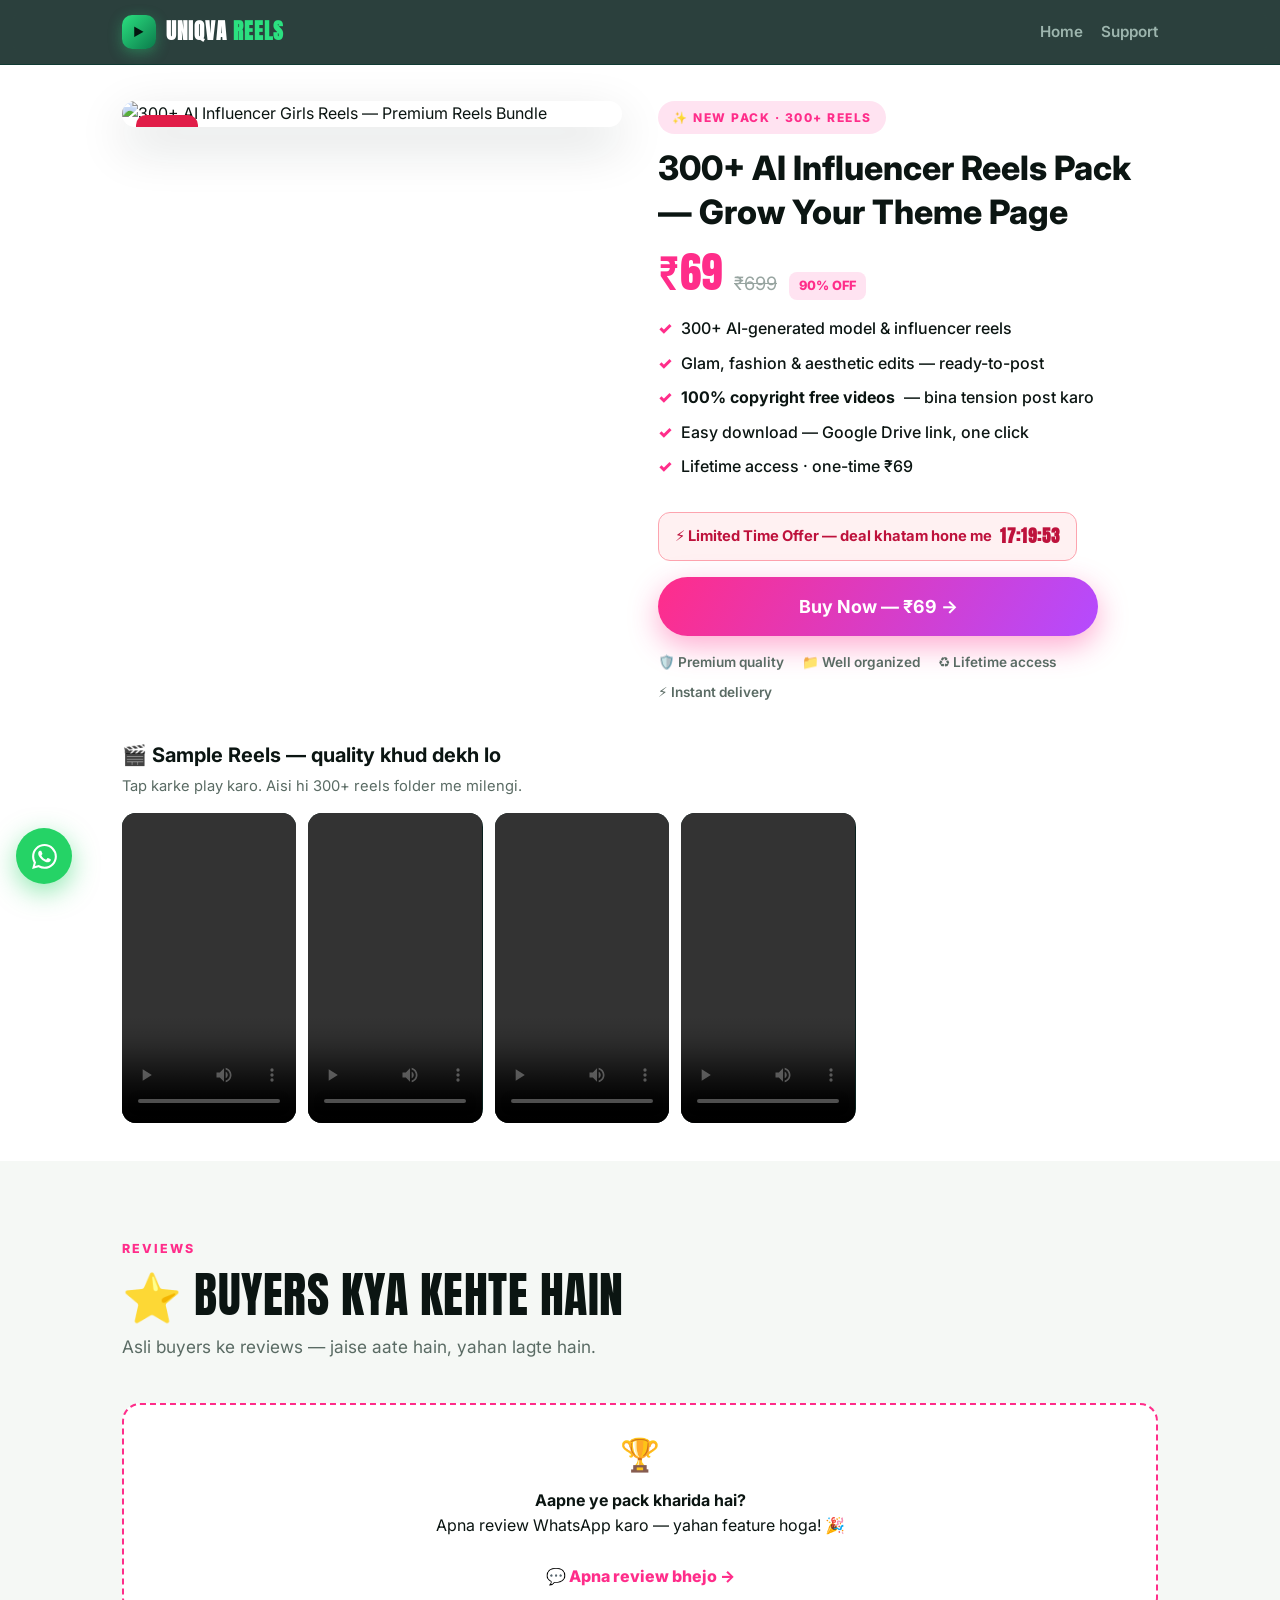
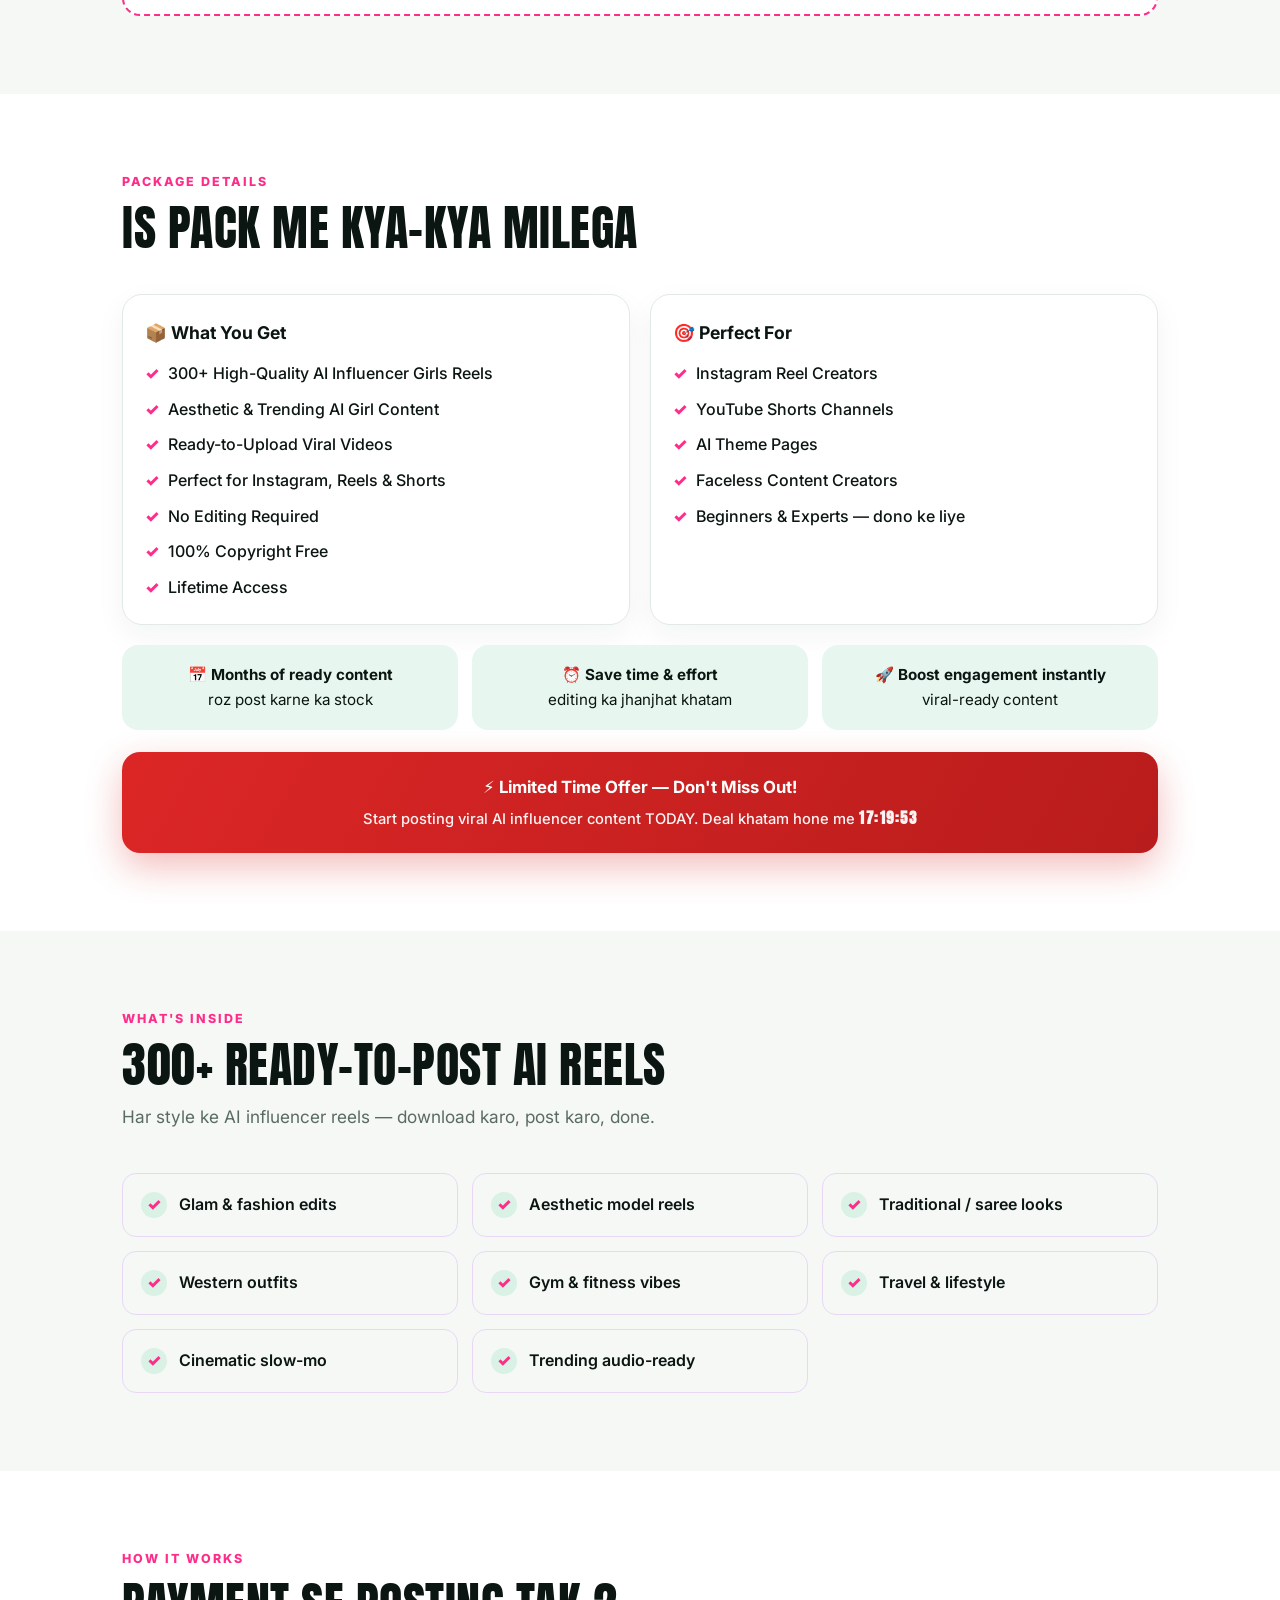
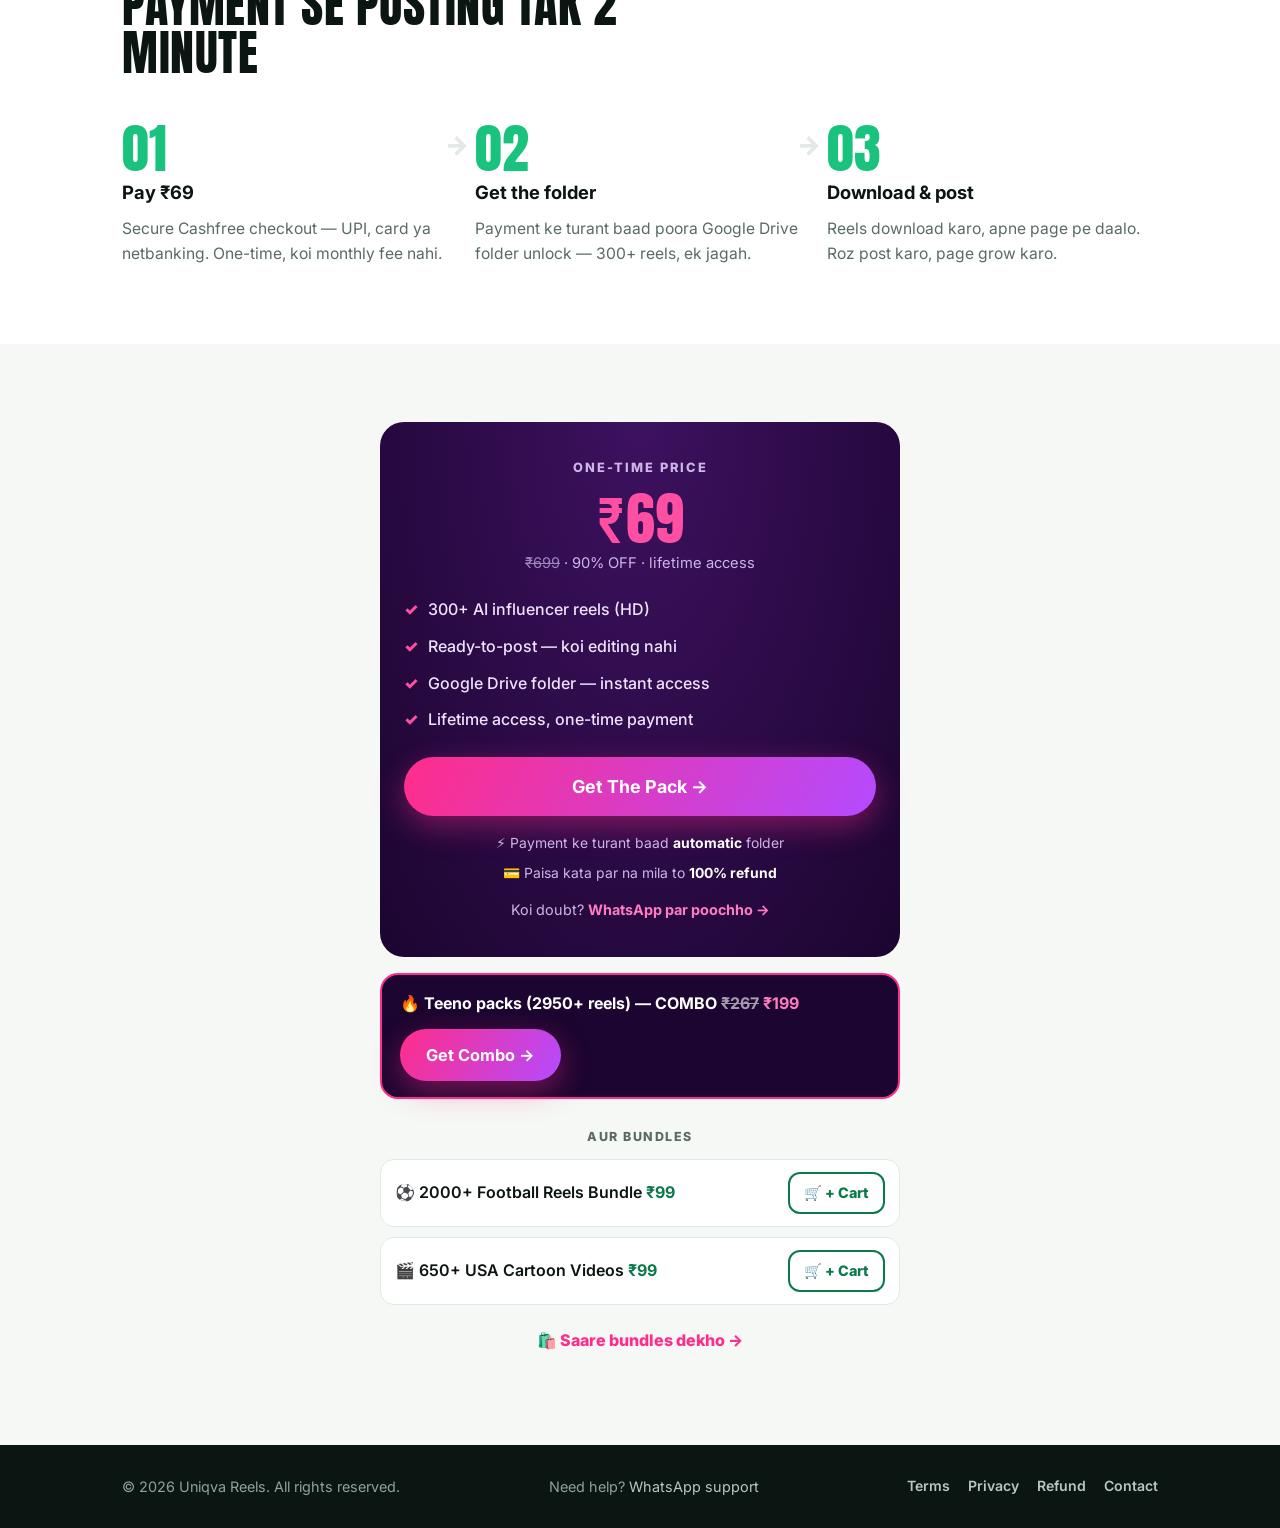
==== commit 0c44b5f2: "Nav/logo polish, shop card fixes, cartoon previews removed - Cleaner logo: green play tile + white U" ====
--- a/uniqva-courses/uniqva-courses/ai-pack.html
+++ b/uniqva-courses/uniqva-courses/ai-pack.html
@@ -90,8 +90,9 @@
   <div class="wrap nav-inner">
     <a class="brand brand-uv" href="/"><span class="uv-play">&#9654;</span><span class="uv-name"><span class="n1">UNIQVA</span> <span class="n2">REELS</span></span></a>
     <span style="display:flex; gap:18px; align-items:center">
-      <a class="access" href="/shop.html">&#128717;&#65039; All Packs</a>
-      <a class="access nav-cart" href="/shop.html" aria-label="Cart">&#128722;<span class="nav-cart-n" id="navCartCount">0</span></a>
+      <a class="access" href="/shop.html">Home</a>
+      <a class="access" href="/contact.html">Support</a>
+      <a class="access nav-cart nav-cart-auto" href="/shop.html" aria-label="Cart">&#128722;<span class="nav-cart-n" id="navCartCount">0</span></a>
     </span>
   </div>
 </nav>
--- a/uniqva-courses/uniqva-courses/style.css
+++ b/uniqva-courses/uniqva-courses/style.css
@@ -416,16 +416,17 @@
 @media (max-width:400px){ .sc-price span{ display:none } }
 
 /* ====================== UNIQVA WORDMARK LOGO ====================== */
-.brand-uv{ display:flex; align-items:center; gap:9px; text-decoration:none }
+.brand-uv{ display:flex; align-items:center; gap:10px; text-decoration:none }
 .uv-play{
-  width:30px; height:30px; border-radius:9px; flex:0 0 auto;
-  background:linear-gradient(135deg,#8b3dff,#ffb020);
+  width:34px; height:34px; border-radius:10px; flex:0 0 auto;
+  background:linear-gradient(135deg,#2BE080,#0B7A4B);
   display:flex; align-items:center; justify-content:center;
-  color:#fff; font-size:.7rem;
-}
-.uv-name{ font-family:"Anton",sans-serif; font-size:1.25rem; letter-spacing:1.5px; line-height:1 }
-.uv-name .n1{ color:#b06bff }
-.uv-name .n2{ color:#ffb020 }
+  color:#04140f; font-size:.72rem;
+  box-shadow:0 4px 14px rgba(43,224,128,.35);
+}
+.uv-name{ font-family:"Anton",sans-serif; font-size:1.3rem; letter-spacing:1px; line-height:1 }
+.uv-name .n1{ color:#fff }
+.uv-name .n2{ color:#2BE080 }
 
 /* ====================== NAV CART ICON ====================== */
 .nav-cart{ position:relative; font-size:1.15rem; text-decoration:none }
@@ -434,6 +435,9 @@
   font-size:.62rem; font-weight:800; border-radius:999px; padding:2px 6px; display:none;
 }
 .nav-cart-n.show{ display:inline-block }
+/* product pages pe cart icon tabhi dikhe jab cart me kuch ho */
+.nav-cart-auto{ display:none }
+.nav-cart-auto.has-items{ display:inline-block }
 
 /* ====================== LIGHT PROOF STRIP ====================== */
 .proof-lite{ background:#f4faf7; border-top:1px solid var(--line); border-bottom:1px solid var(--line); padding:16px 0 }
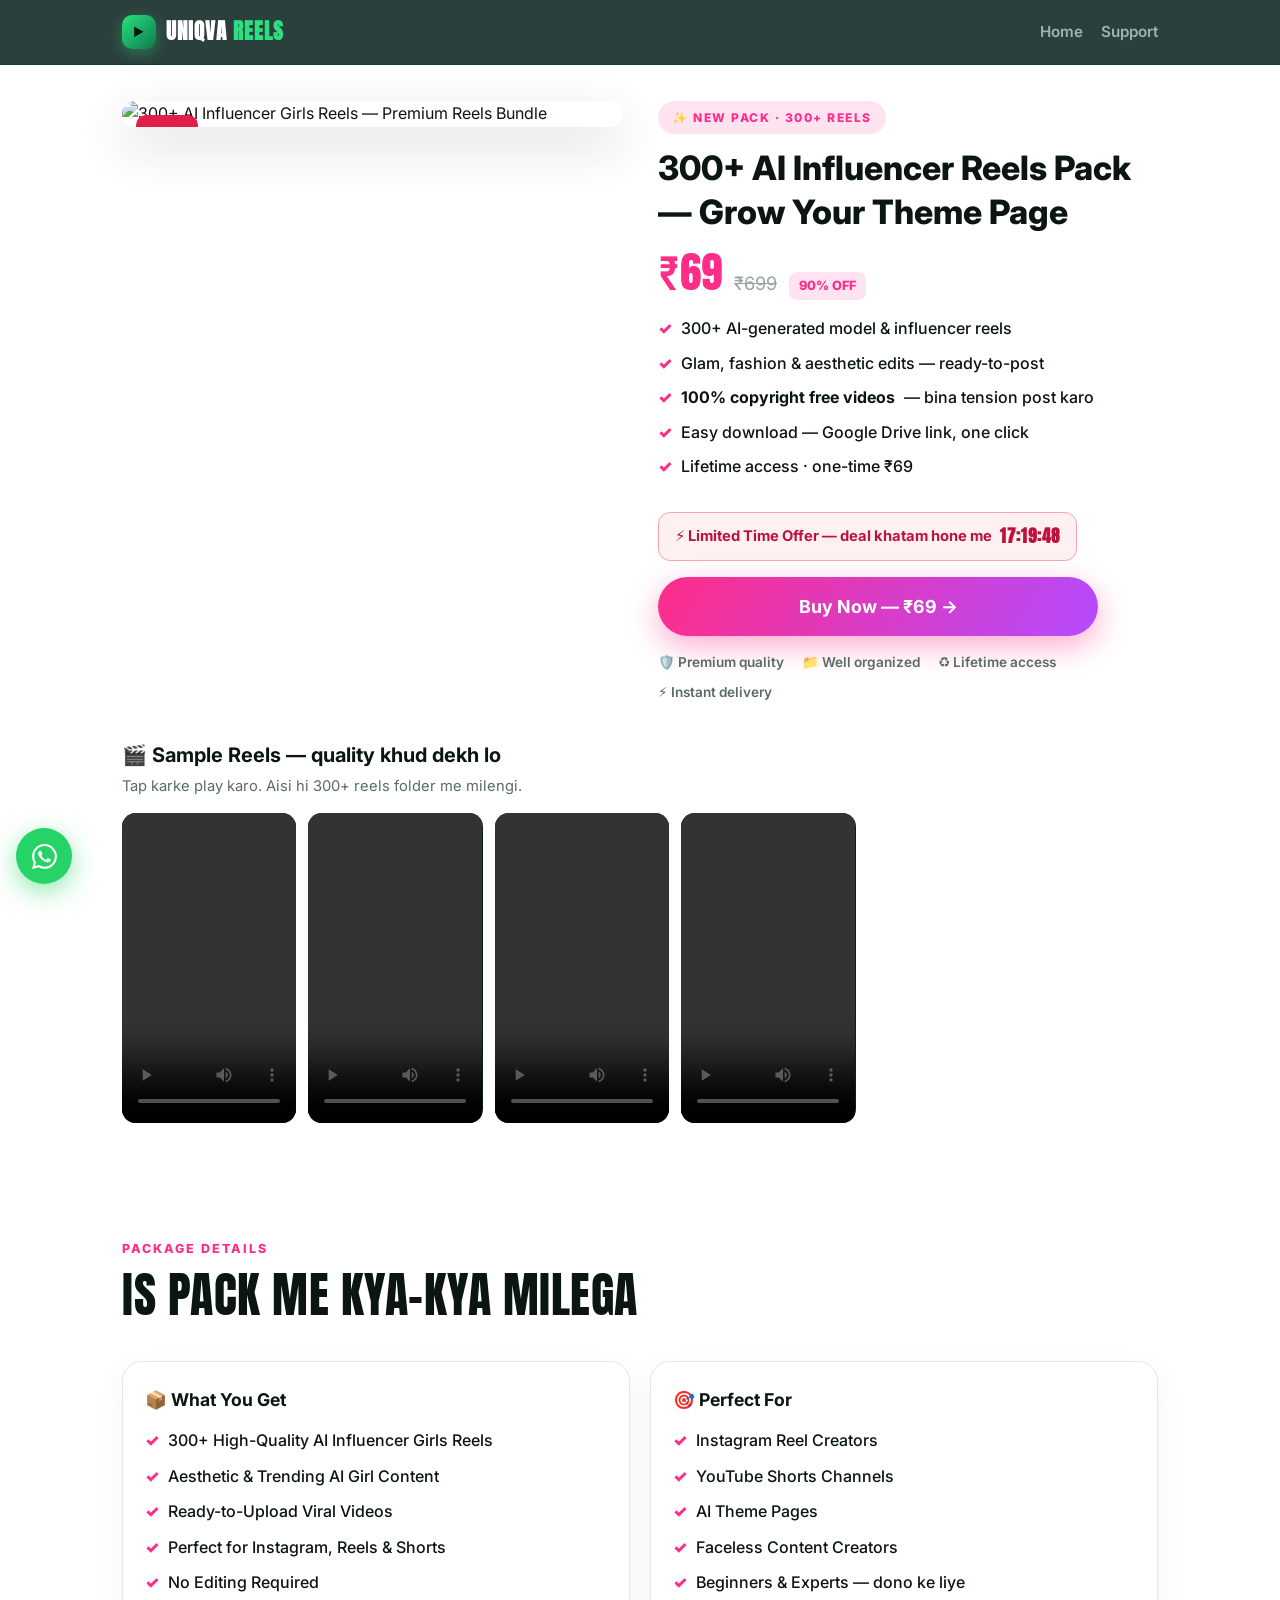
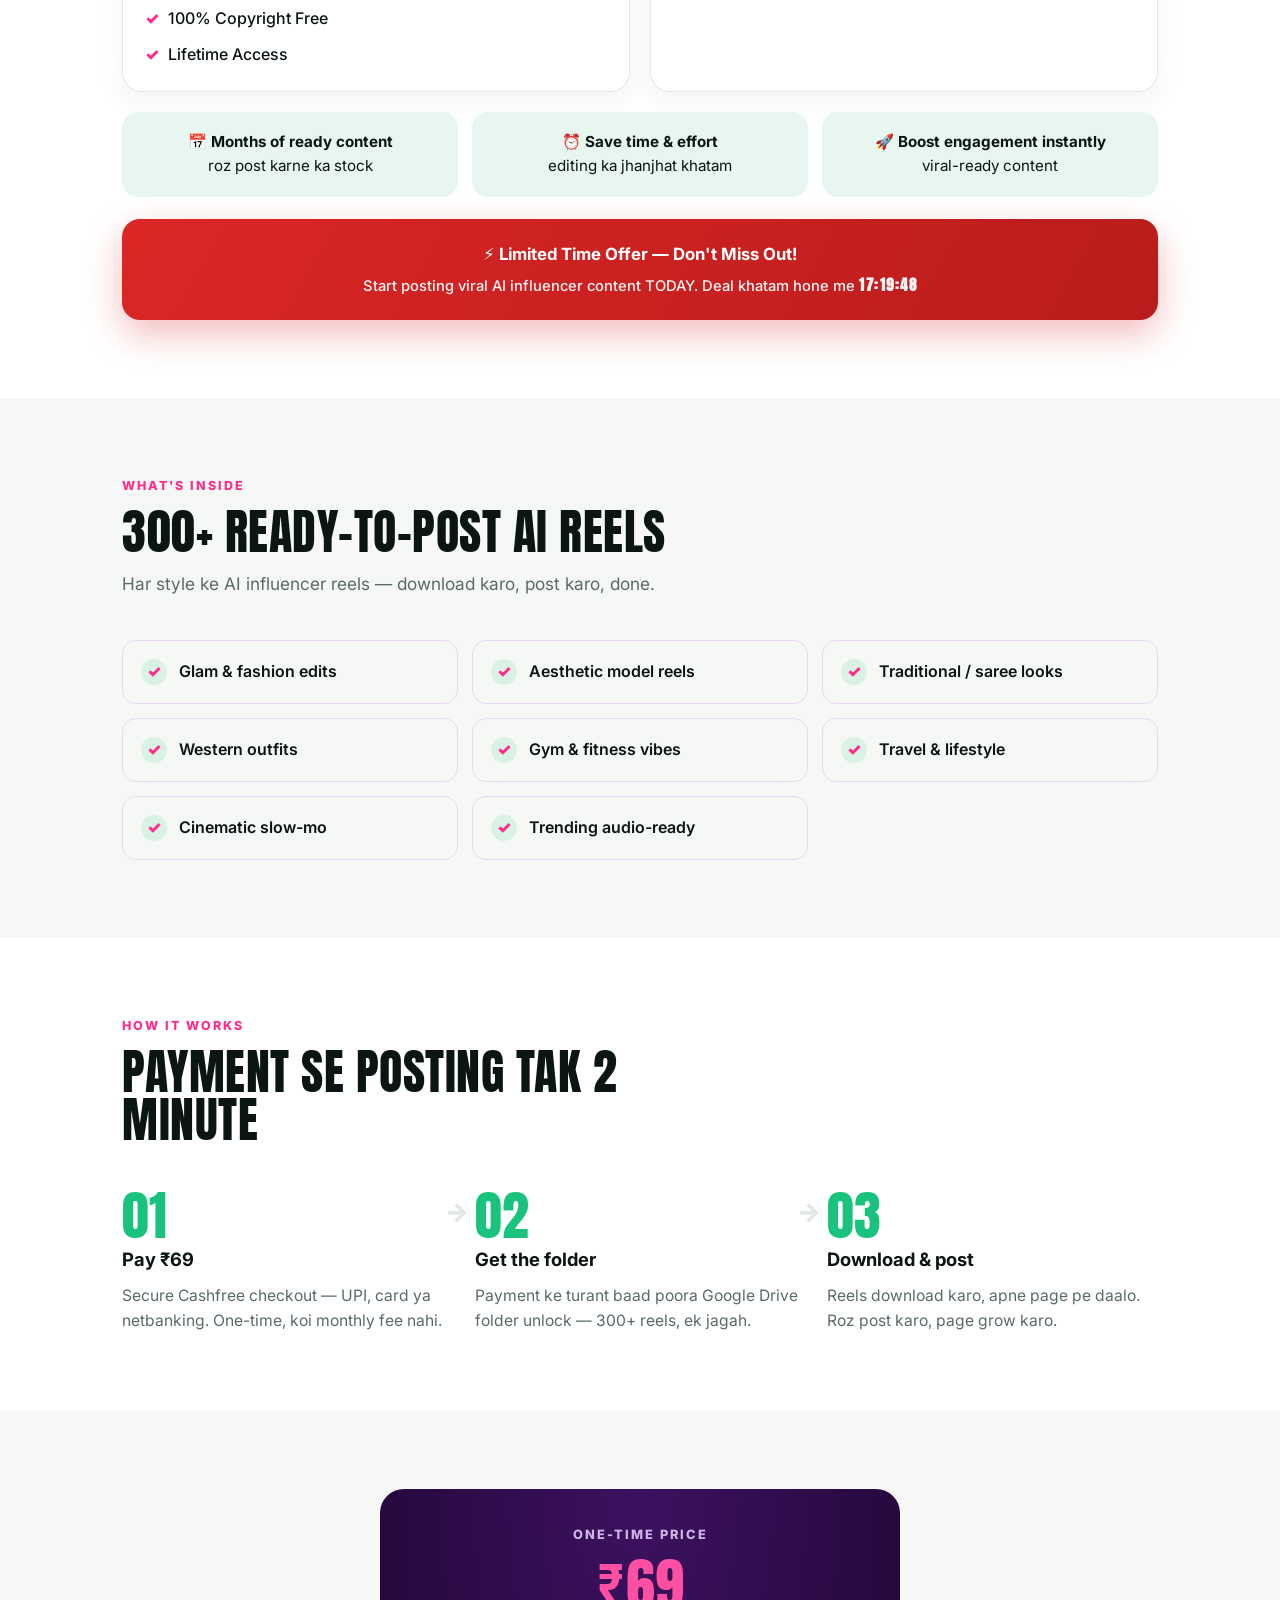
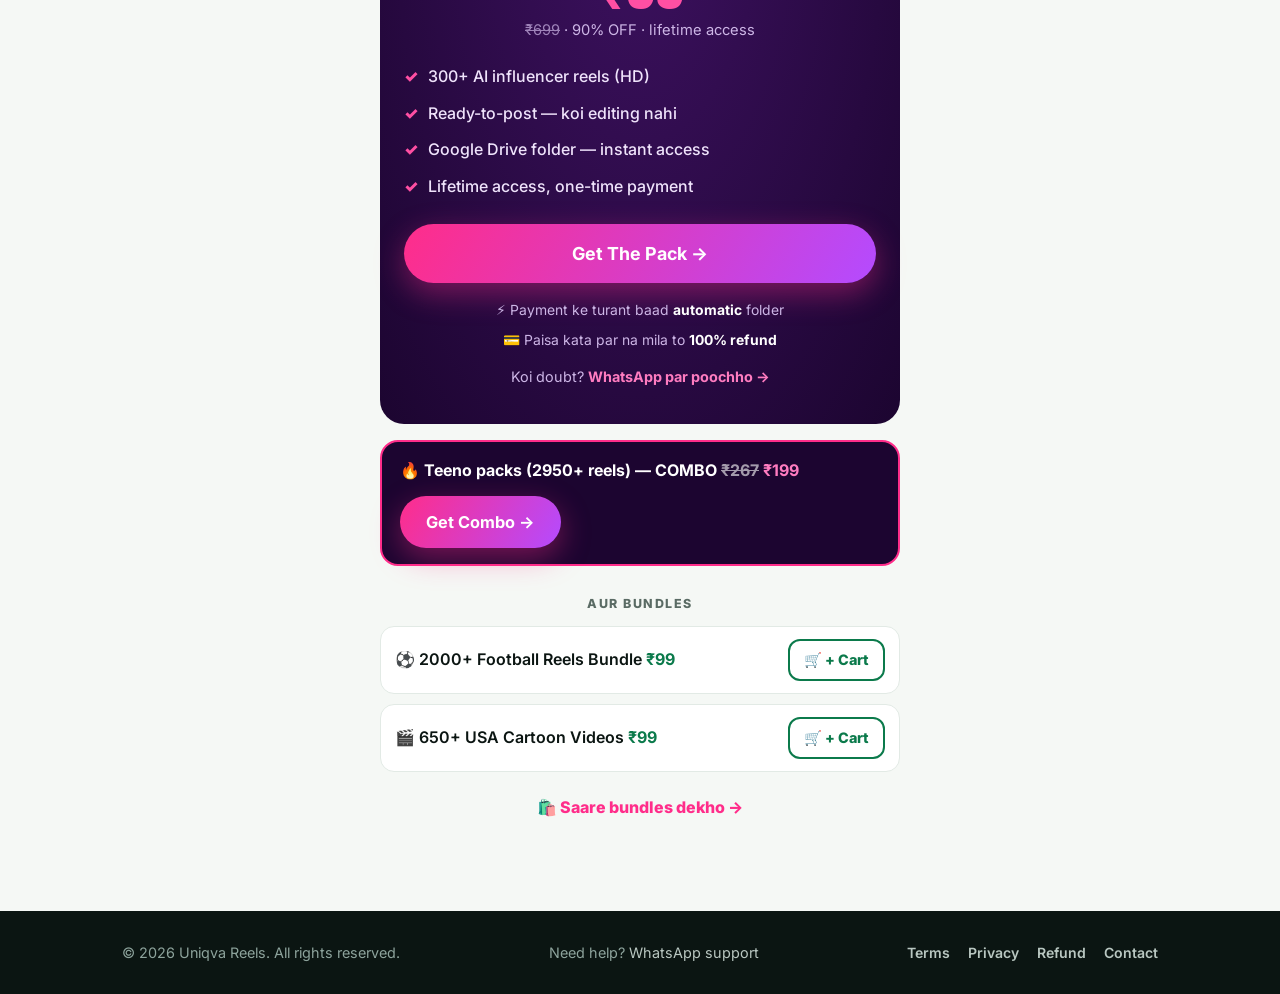
==== commit caa9db98: "Remove reviews section from all product pages Co-Authored-By: Claude Opus 4.8 <noreply@anthropic.com" ====
--- a/uniqva-courses/uniqva-courses/ai-pack.html
+++ b/uniqva-courses/uniqva-courses/ai-pack.html
@@ -153,25 +153,6 @@
   </div>
 </section>
 
-<!-- ===================== REVIEWS ===================== -->
-<section class="section anim" id="reviews">
-  <div class="wrap">
-    <div class="sec-head">
-      <div class="sec-eyebrow" style="color:#ff2d8a">Reviews</div>
-      <h2>&#11088; Buyers kya kehte hain</h2>
-      <p>Asli buyers ke reviews &mdash; jaise aate hain, yahan lagte hain.</p>
-    </div>
-    <div class="rev-grid">
-      <div class="rev-cta" style="grid-column:1/-1; border-color:#ff2d8a">
-        <div style="font-size:2rem; margin-bottom:8px">&#127942;</div>
-        <b>Aapne ye pack kharida hai?</b><br>
-        Apna review WhatsApp karo &mdash; yahan feature hoga! &#127881;<br><br>
-        <a href="https://wa.me/917992076544?text=Maine%20AI%20Influencer%20Pack%20kharida%20hai.%20Mera%20review%3A%20" target="_blank" rel="noopener" style="color:#ff2d8a">&#128172; Apna review bhejo &rarr;</a>
-      </div>
-    </div>
-  </div>
-</section>
-
 <!-- ===================== WHAT YOU GET ===================== -->
 <section class="section alt anim" id="whatyouget">
   <div class="wrap">
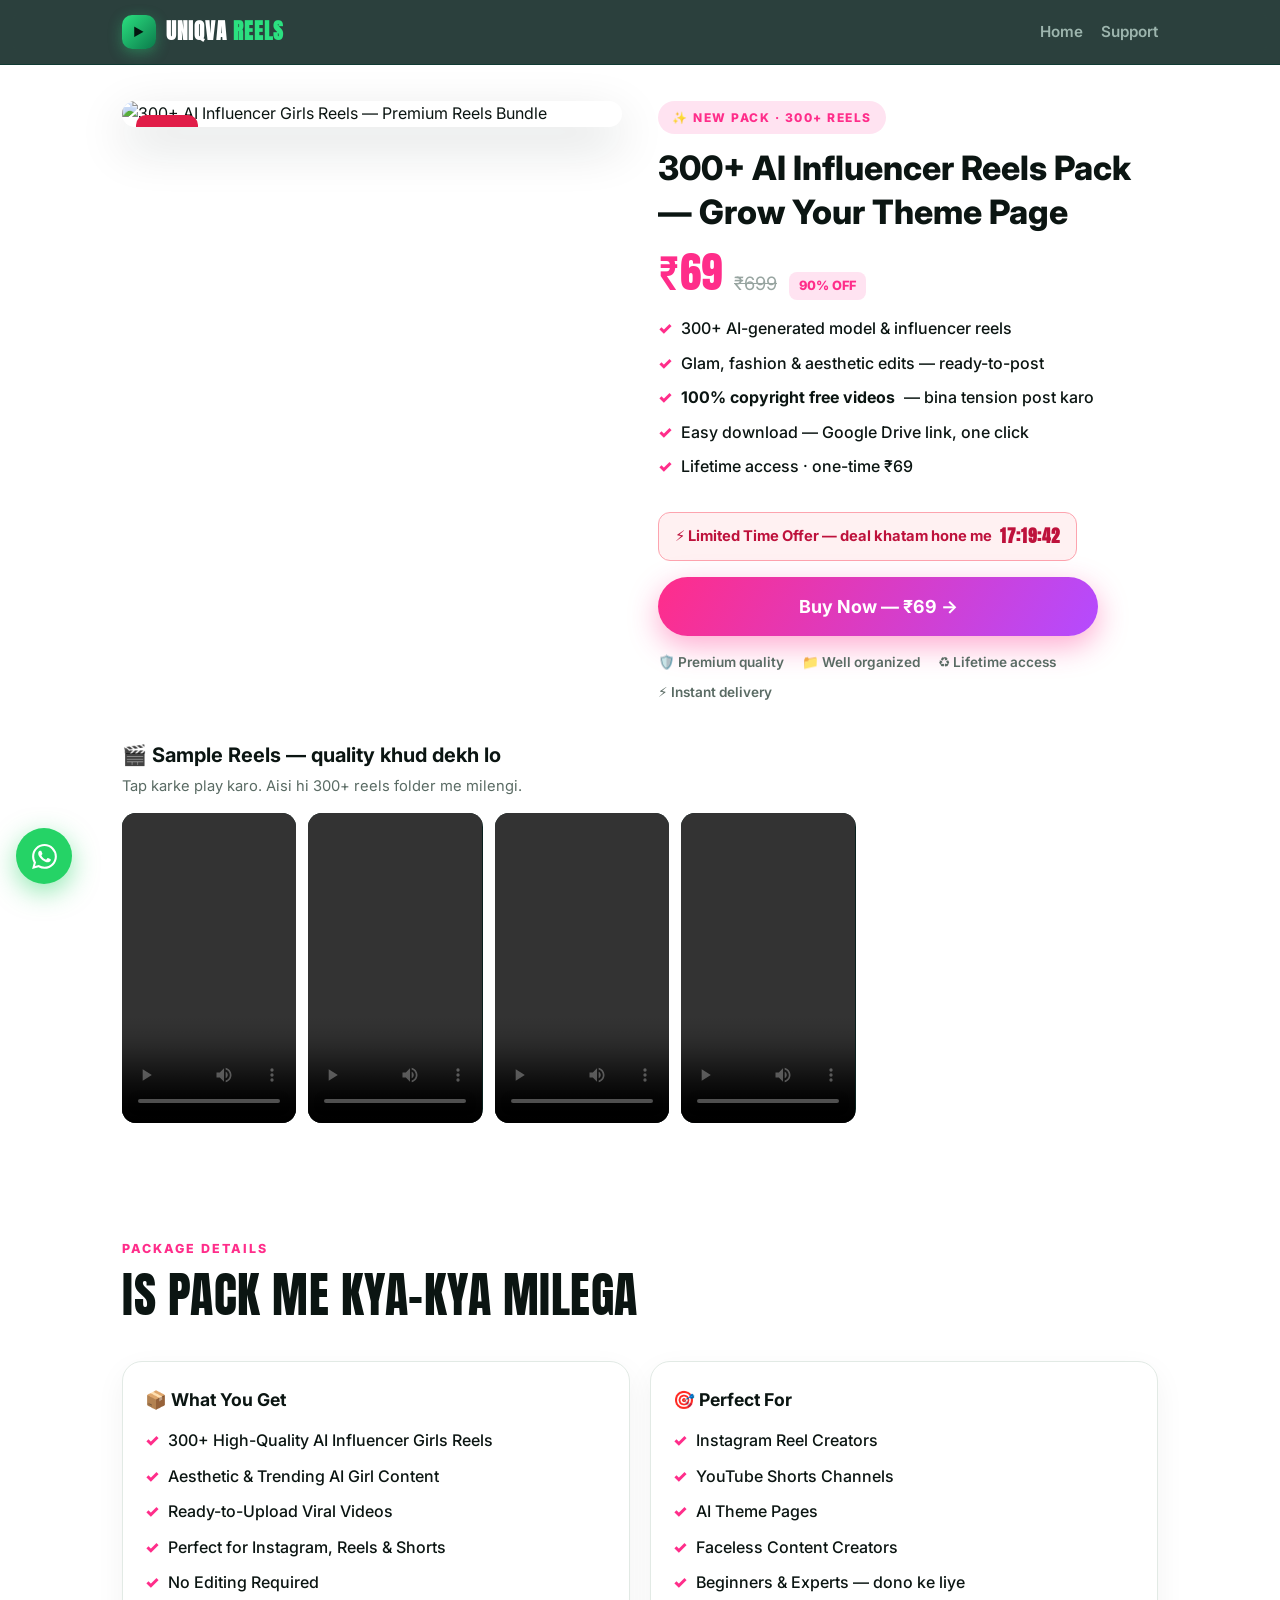
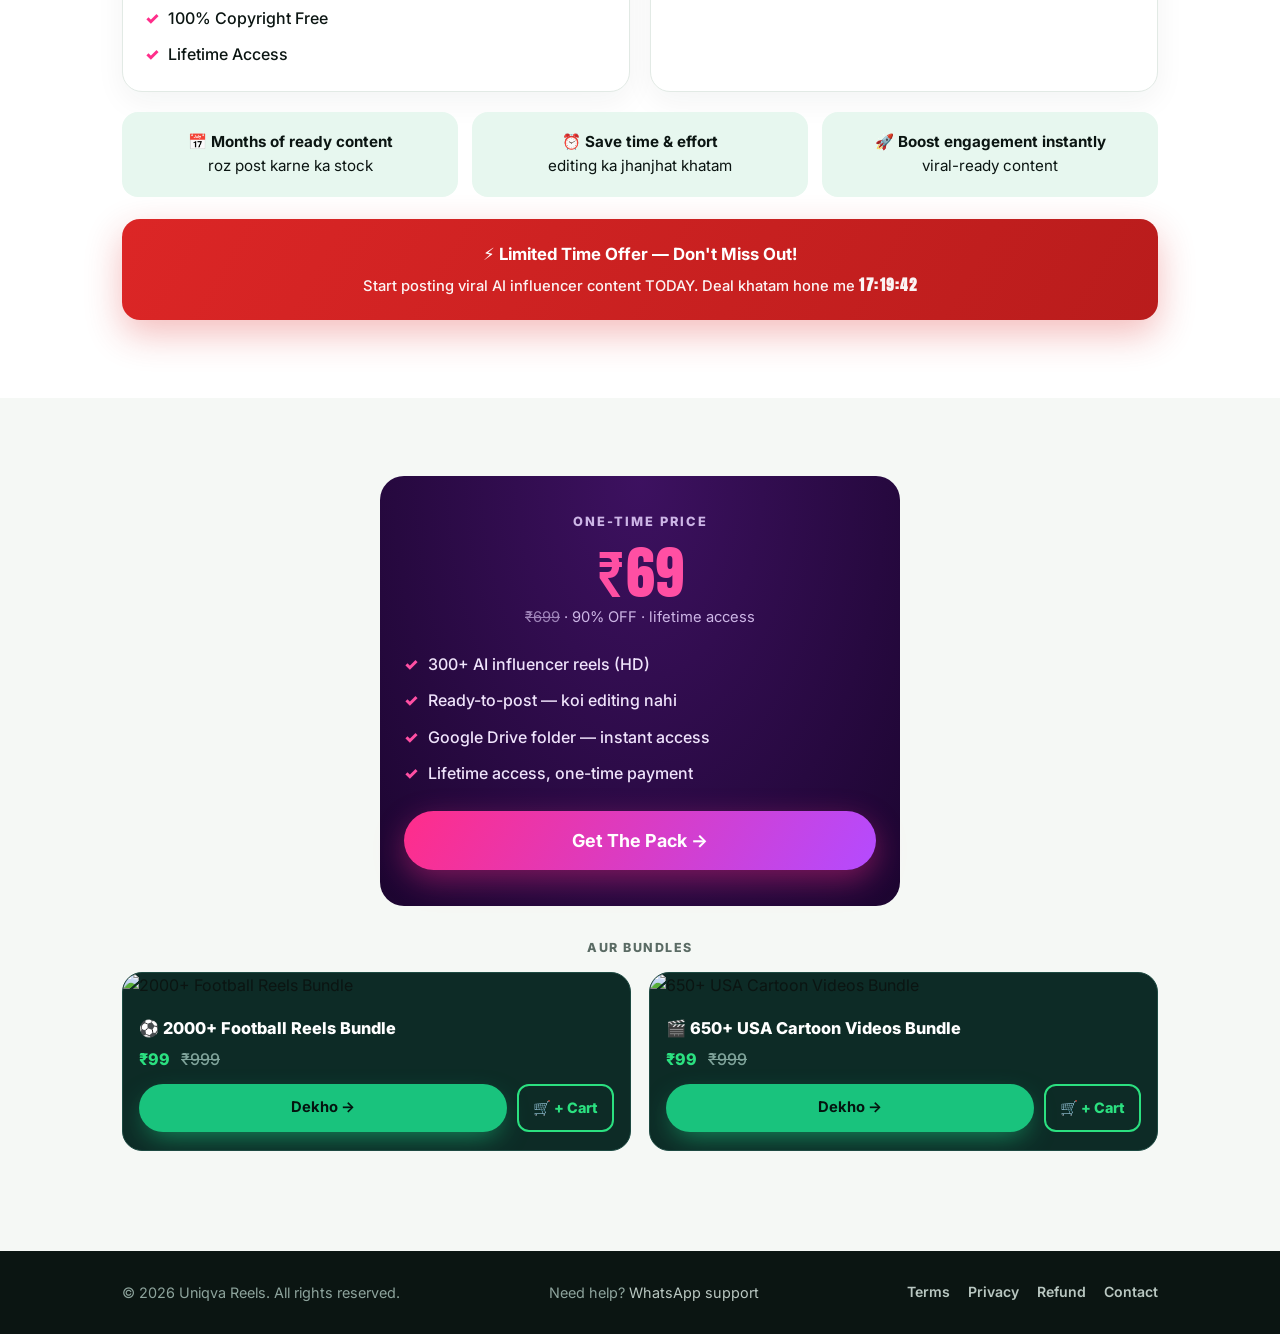
==== commit 59d1a12e: "Clean product pages + fix cart drawer/checkout overlap - Buy Now now closes the cart drawer/bar firs" ====
--- a/uniqva-courses/uniqva-courses/ai-pack.html
+++ b/uniqva-courses/uniqva-courses/ai-pack.html
@@ -196,41 +196,6 @@
   </div>
 </section>
 
-<!-- ===================== WHAT'S INSIDE ===================== -->
-<section class="section" id="inside">
-  <div class="wrap">
-    <div class="sec-head">
-      <div class="sec-eyebrow" style="color:#ff2d8a">What's inside</div>
-      <h2>300+ ready-to-post AI reels</h2>
-      <p>Har style ke AI influencer reels &mdash; download karo, post karo, done.</p>
-    </div>
-    <div class="cat-grid glam-cats">
-      <div class="cat"><span class="tick">&#10003;</span> Glam &amp; fashion edits</div>
-      <div class="cat"><span class="tick">&#10003;</span> Aesthetic model reels</div>
-      <div class="cat"><span class="tick">&#10003;</span> Traditional / saree looks</div>
-      <div class="cat"><span class="tick">&#10003;</span> Western outfits</div>
-      <div class="cat"><span class="tick">&#10003;</span> Gym &amp; fitness vibes</div>
-      <div class="cat"><span class="tick">&#10003;</span> Travel &amp; lifestyle</div>
-      <div class="cat"><span class="tick">&#10003;</span> Cinematic slow-mo</div>
-      <div class="cat"><span class="tick">&#10003;</span> Trending audio-ready</div>
-    </div>
-  </div>
-</section>
-
-<!-- ===================== HOW IT WORKS ===================== -->
-<section class="section alt">
-  <div class="wrap">
-    <div class="sec-head">
-      <div class="sec-eyebrow" style="color:#ff2d8a">How it works</div>
-      <h2>Payment se posting tak 2 minute</h2>
-    </div>
-    <div class="steps">
-      <div class="step green"><div class="no">01</div><h3>Pay &#8377;69</h3><p>Secure Cashfree checkout &mdash; UPI, card ya netbanking. One-time, koi monthly fee nahi.</p></div>
-      <div class="step green"><div class="no">02</div><h3>Get the folder</h3><p>Payment ke turant baad poora Google Drive folder unlock &mdash; 300+ reels, ek jagah.</p></div>
-      <div class="step green"><div class="no">03</div><h3>Download &amp; post</h3><p>Reels download karo, apne page pe daalo. Roz post karo, page grow karo.</p></div>
-    </div>
-  </div>
-</section>
 
 <!-- ===================== BUY BOX ===================== -->
 <section class="section" id="buy">
@@ -246,29 +211,34 @@
         <li><span class="tk">&#10003;</span> Lifetime access, one-time payment</li>
       </ul>
       <button type="button" class="btn btn-go btn-lg btn-glam btn-pulse" data-buy data-course="aigirl">Get The Pack &rarr;</button>
-      <div class="g-trust">
-        <span>&#9889; Payment ke turant baad <b>automatic</b> folder</span>
-        <span>&#128179; Paisa kata par na mila to <b>100% refund</b></span>
-      </div>
-      <div class="g-help">Koi doubt? <a href="https://wa.me/917992076544" target="_blank" rel="noopener">WhatsApp par poochho &rarr;</a></div>
-    </div>
-
-    <div style="max-width:520px; margin:16px auto 0; display:flex; align-items:center; justify-content:space-between; gap:12px; flex-wrap:wrap; background:#1c0530; border:2px solid #ff2d8a; color:#fff; border-radius:18px; padding:16px 18px">
-      <span style="font-weight:700">&#128293; Teeno packs (2950+ reels) &mdash; <b>COMBO</b> <s style="opacity:.6">&#8377;267</s> <b style="color:#ff7cc0">&#8377;199</b></span>
-      <button type="button" class="btn btn-go btn-glam" data-buy data-course="combo">Get Combo &rarr;</button>
-    </div>
-
-    <div style="max-width:520px; margin:28px auto 0">
-      <div style="font-weight:800; letter-spacing:1.5px; color:var(--ink-dim); font-size:.78rem; margin-bottom:12px; text-align:center">AUR BUNDLES</div>
-      <div style="display:flex; align-items:center; gap:10px; padding:12px 14px; border:1px solid var(--line); border-radius:14px; margin-bottom:10px; background:#fff">
-        <a href="/" style="flex:1; text-decoration:none; color:var(--ink); font-weight:600">&#9917; 2000+ Football Reels Bundle <b style="color:#0B7A4B">&#8377;99</b></a>
-        <button type="button" class="mini-cart" data-addcart="football" style="border-color:#0B7A4B; color:#0B7A4B">&#128722; + Cart</button>
-      </div>
-      <div style="display:flex; align-items:center; gap:10px; padding:12px 14px; border:1px solid var(--line); border-radius:14px; margin-bottom:10px; background:#fff">
-        <a href="/cartoon-pack.html" style="flex:1; text-decoration:none; color:var(--ink); font-weight:600">&#127916; 650+ USA Cartoon Videos <b style="color:#0B7A4B">&#8377;99</b></a>
-        <button type="button" class="mini-cart" data-addcart="cartoon" style="border-color:#0B7A4B; color:#0B7A4B">&#128722; + Cart</button>
-      </div>
-      <a href="/shop.html" style="display:block; text-align:center; padding:13px; text-decoration:none; color:#ff2d8a; font-weight:800">&#128717;&#65039; Saare bundles dekho &rarr;</a>
+    </div>
+
+    <div style="margin:32px auto 0">
+      <div style="font-weight:800; letter-spacing:1.5px; color:var(--ink-dim); font-size:.78rem; margin-bottom:14px; text-align:center">AUR BUNDLES</div>
+      <div class="mb-grid">
+        <div class="mb-card anim">
+          <a href="/"><img src="/img/football-box.jpg" alt="2000+ Football Reels Bundle" loading="lazy" /></a>
+          <div class="mb-body">
+            <a class="mb-title" href="/">&#9917; 2000+ Football Reels Bundle</a>
+            <div class="mb-price">&#8377;99 <s>&#8377;999</s></div>
+            <div class="mb-actions">
+              <a class="btn btn-go" href="/">Dekho &rarr;</a>
+              <button type="button" class="mini-cart" data-addcart="football">&#128722; + Cart</button>
+            </div>
+          </div>
+        </div>
+        <div class="mb-card anim">
+          <a href="/cartoon-pack.html"><img src="/img/cartoon-box.jpg" alt="650+ USA Cartoon Videos Bundle" loading="lazy" /></a>
+          <div class="mb-body">
+            <a class="mb-title" href="/cartoon-pack.html">&#127916; 650+ USA Cartoon Videos Bundle</a>
+            <div class="mb-price">&#8377;99 <s>&#8377;999</s></div>
+            <div class="mb-actions">
+              <a class="btn btn-go" href="/cartoon-pack.html">Dekho &rarr;</a>
+              <button type="button" class="mini-cart" data-addcart="cartoon">&#128722; + Cart</button>
+            </div>
+          </div>
+        </div>
+      </div>
     </div>
   </div>
 </section>
--- a/uniqva-courses/uniqva-courses/style.css
+++ b/uniqva-courses/uniqva-courses/style.css
@@ -507,6 +507,15 @@
   padding:10px 14px; font-weight:800; cursor:pointer; font-family:inherit; font-size:.9rem; white-space:nowrap;
 }
 
+/* ====================== CHECKOUT MODAL POLISH ====================== */
+/* modal hamesha cart-drawer/bar ke UPAR + neeche-se-upar smooth entry */
+.modal-bg{ z-index:500 !important }
+@keyframes modalUp{
+  from{ transform:translateY(80px); opacity:0 }
+  to{ transform:none; opacity:1 }
+}
+.modal-bg.show .modal{ animation:modalUp .38s cubic-bezier(.22,.61,.36,1) }
+
 /* ====================== REDUCED MOTION SAFETY ====================== */
 @media (prefers-reduced-motion:reduce){
   html.js-reveal .reveal,
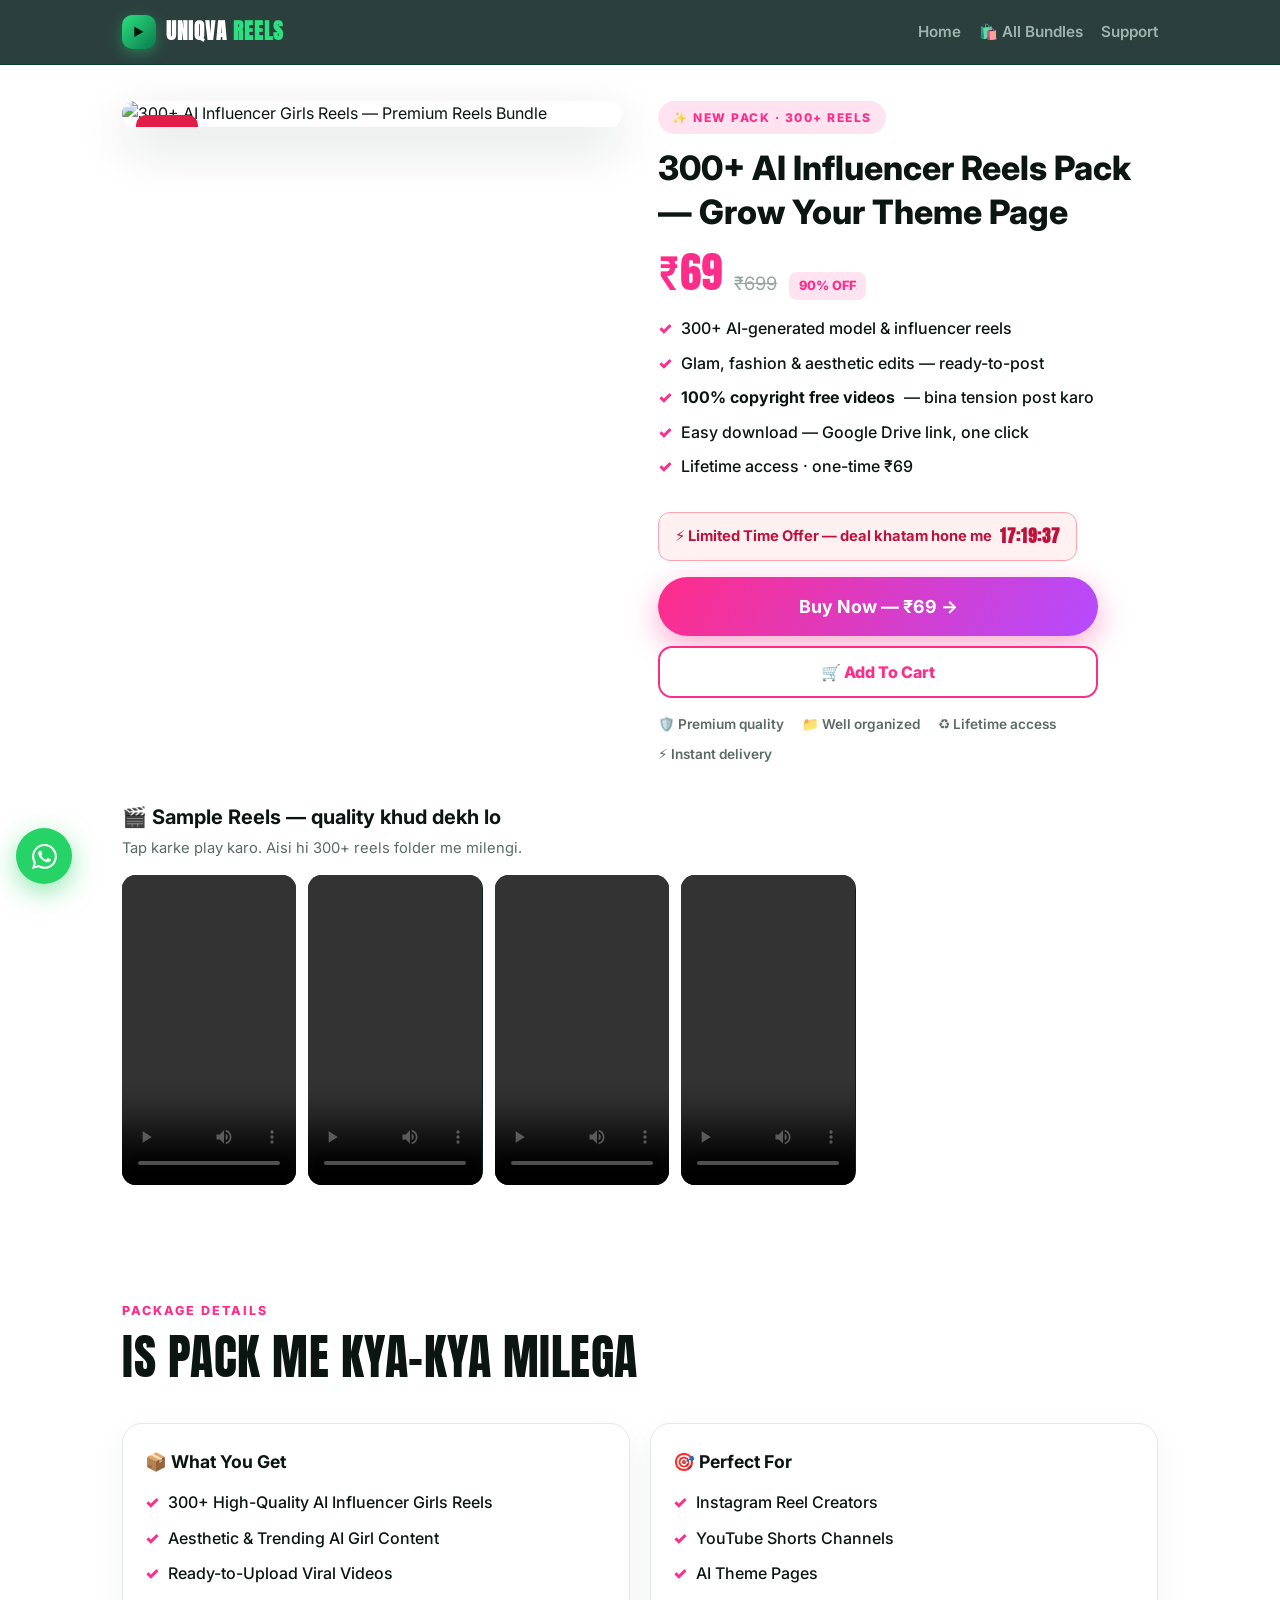
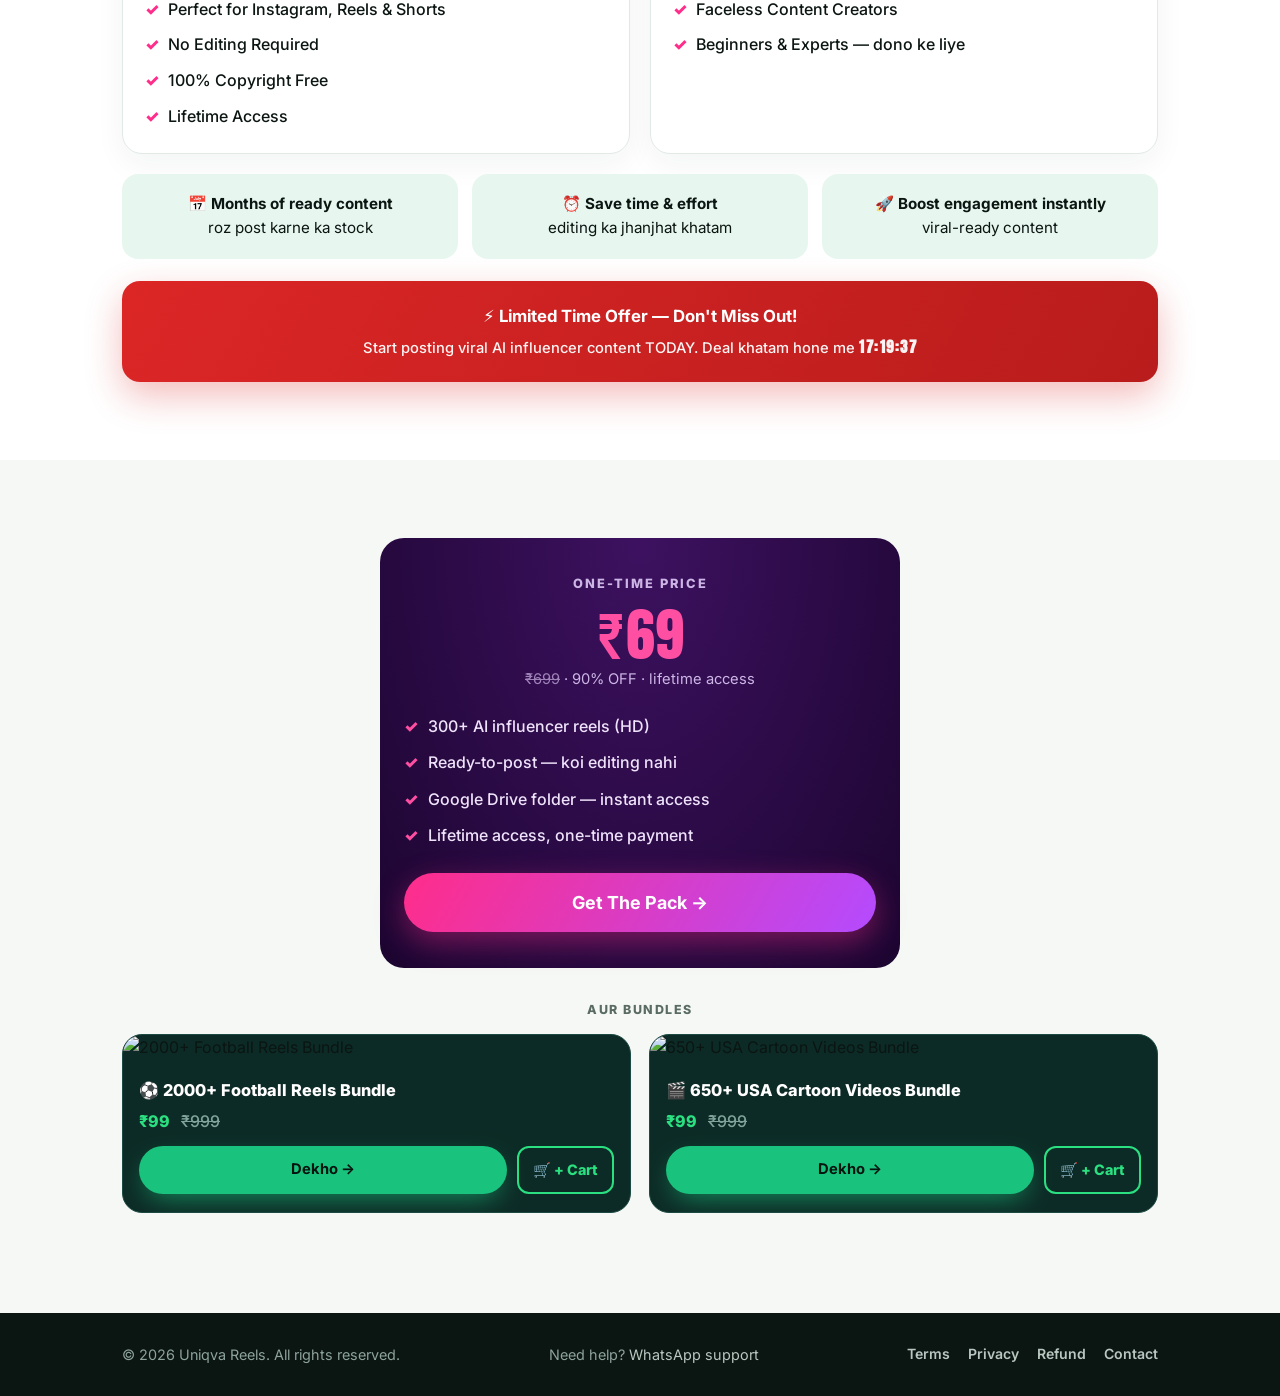
==== commit 56ed8c0b: "Nav: All Bundles link on product pages; Add To Cart under hero Buy Now on all packs Co-Authored-By: " ====
--- a/uniqva-courses/uniqva-courses/ai-pack.html
+++ b/uniqva-courses/uniqva-courses/ai-pack.html
@@ -91,6 +91,7 @@
     <a class="brand brand-uv" href="/"><span class="uv-play">&#9654;</span><span class="uv-name"><span class="n1">UNIQVA</span> <span class="n2">REELS</span></span></a>
     <span style="display:flex; gap:18px; align-items:center">
       <a class="access" href="/shop.html">Home</a>
+      <a class="access" href="/shop.html">&#128717;&#65039; All Bundles</a>
       <a class="access" href="/contact.html">Support</a>
       <a class="access nav-cart nav-cart-auto" href="/shop.html" aria-label="Cart">&#128722;<span class="nav-cart-n" id="navCartCount">0</span></a>
     </span>
@@ -129,6 +130,8 @@
 
         <div class="ph-cta" style="margin-top:16px">
           <button type="button" class="btn btn-go btn-lg btn-glam btn-pulse" data-buy data-course="aigirl">Buy Now &mdash; &#8377;69 &rarr;</button>
+          <button type="button" data-addcart="aigirl" style="width:100%; background:#fff; border:2px solid #ff2d8a; color:#ff2d8a; font-weight:800; padding:14px; border-radius:14px; cursor:pointer; font-family:inherit; font-size:1rem">&#128722; Add To Cart</button>
+          <a class="addcart-note" href="/shop.html" style="display:none; color:#ff2d8a; font-weight:700; text-decoration:none">&#128722; Cart dekho &amp; ek saath payment karo &rarr;</a>
         </div>
 
         <div class="ph-trust">
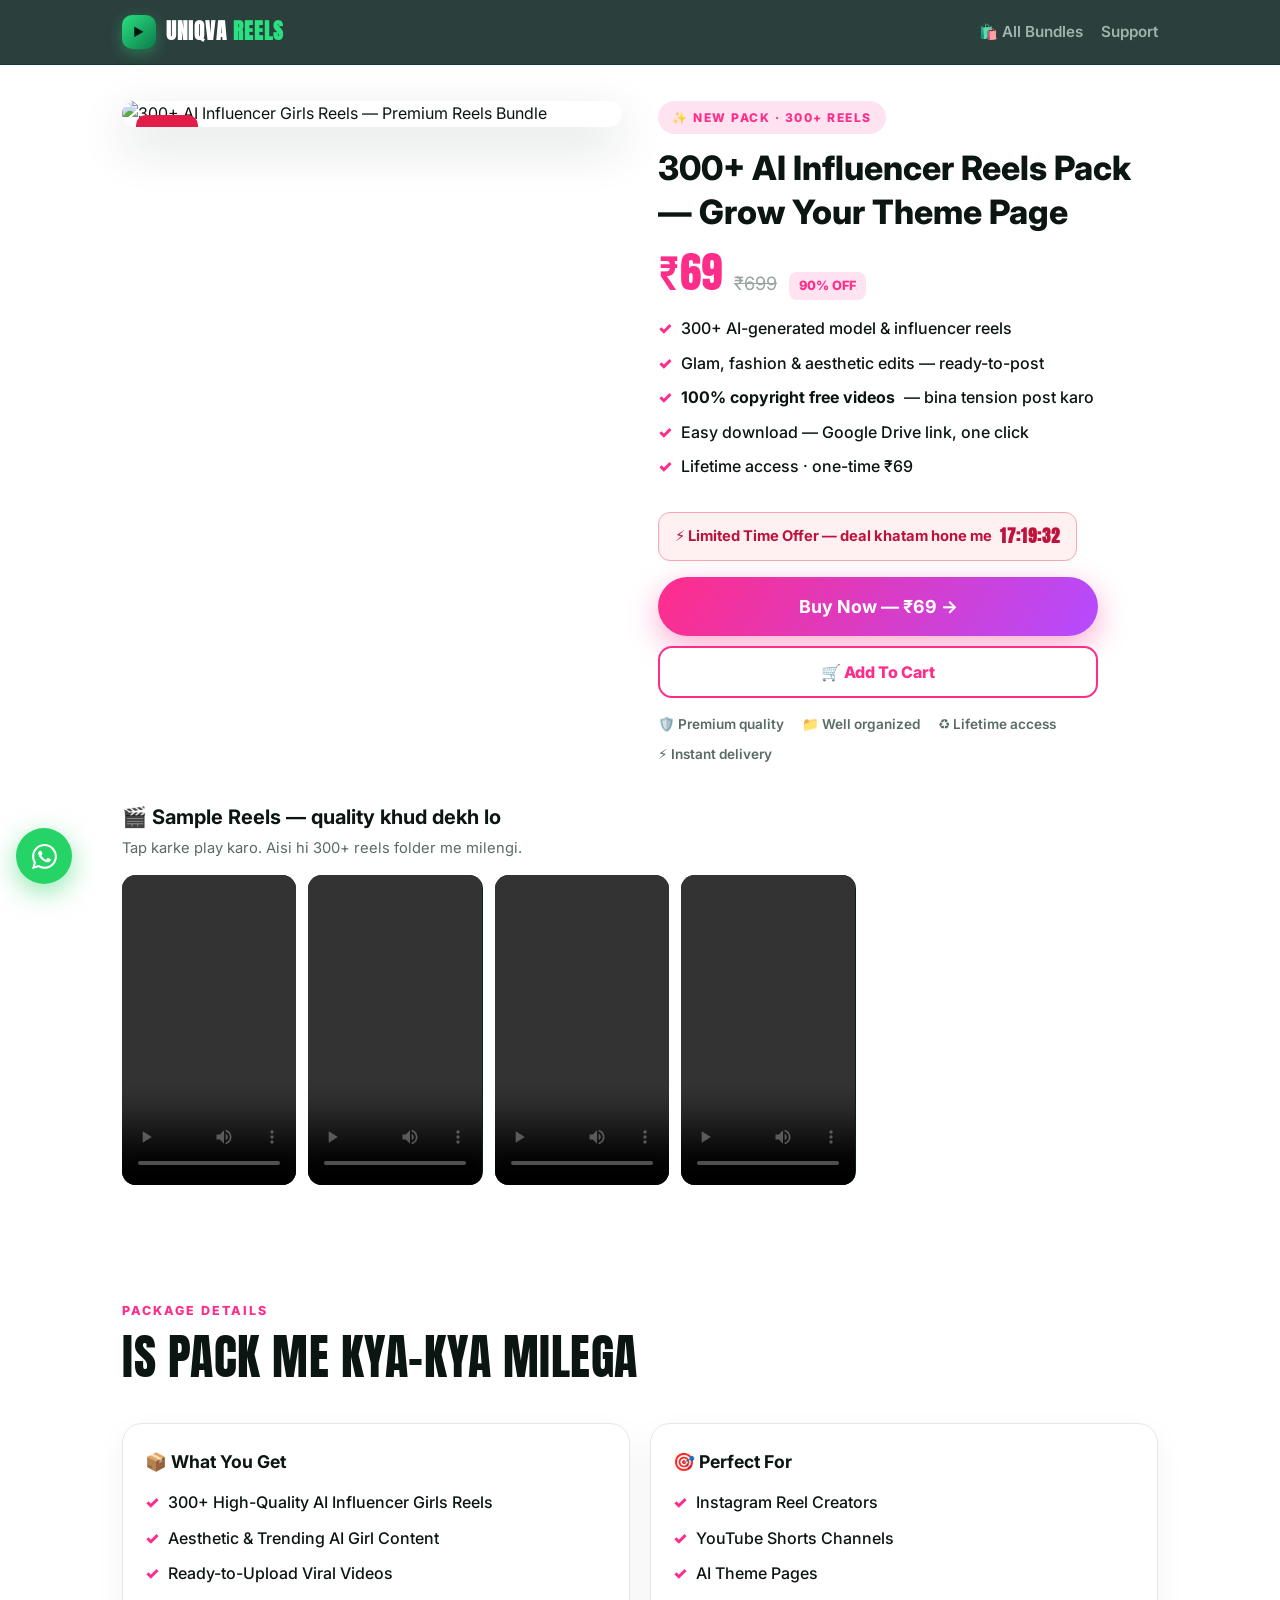
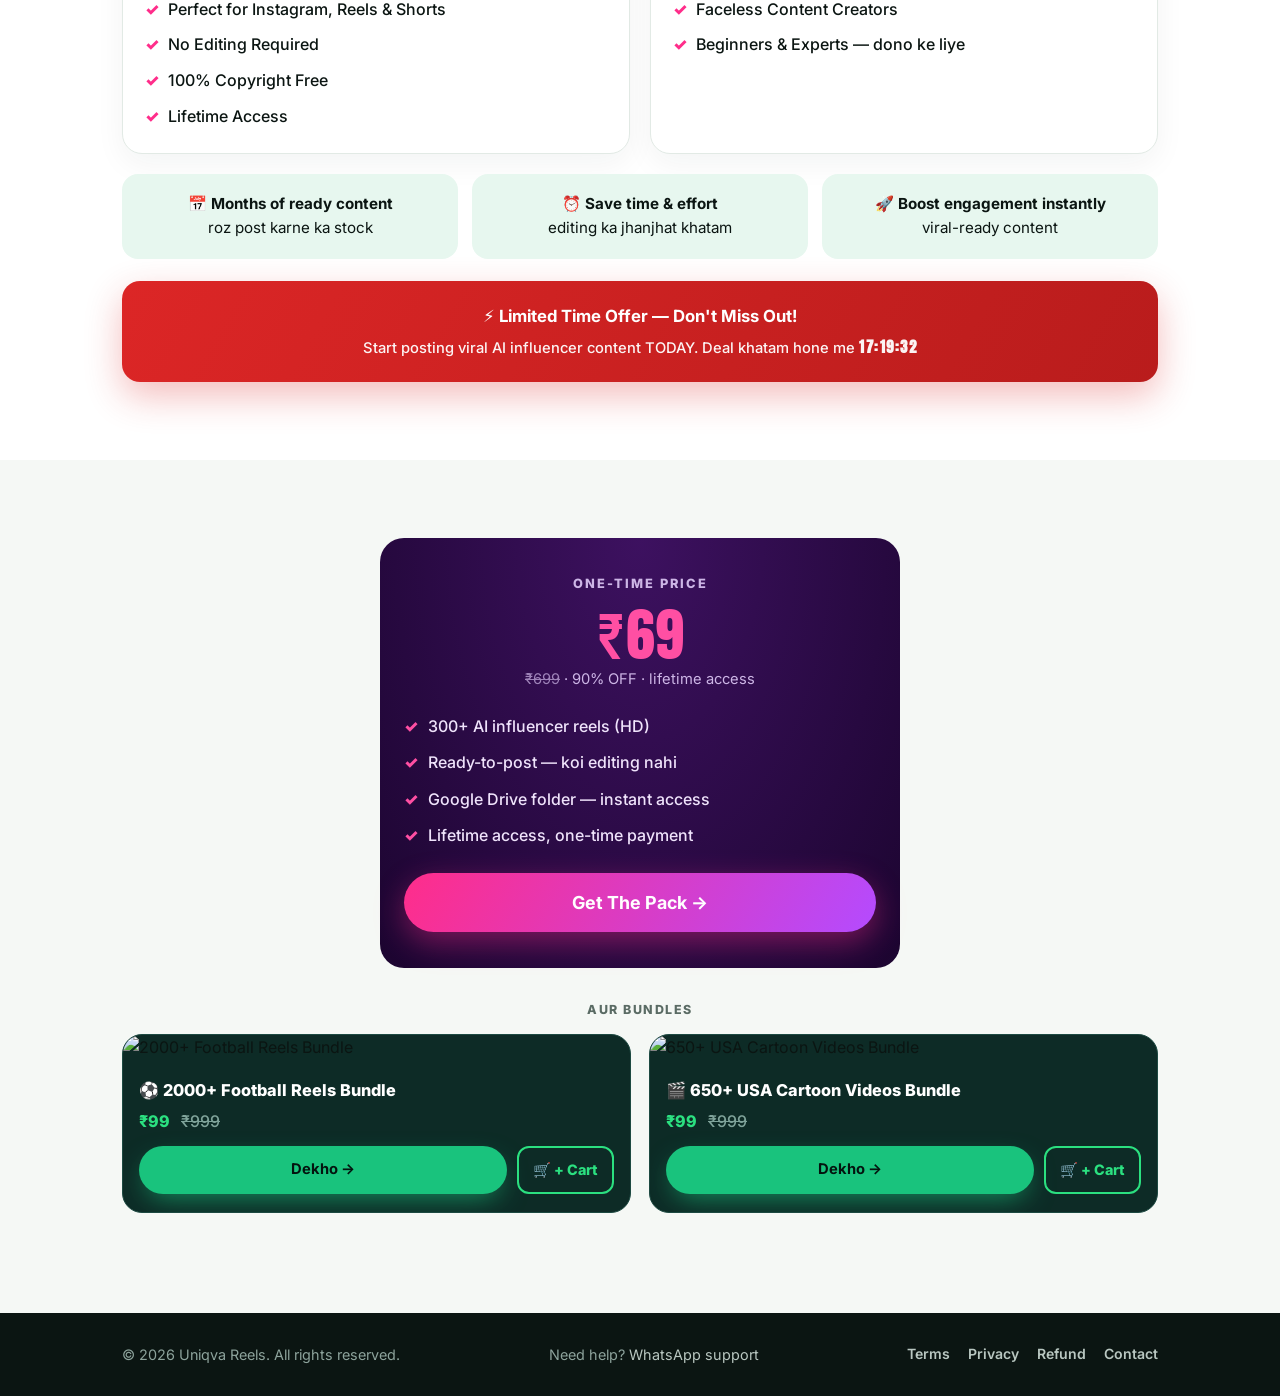
==== commit 9ca60c18: "Remove Home link from navs (All Bundles serves as home) Co-Authored-By: Claude Opus 4.8 <noreply@ant" ====
--- a/uniqva-courses/uniqva-courses/ai-pack.html
+++ b/uniqva-courses/uniqva-courses/ai-pack.html
@@ -89,9 +89,7 @@
 <nav class="nav">
   <div class="wrap nav-inner">
     <a class="brand brand-uv" href="/"><span class="uv-play">&#9654;</span><span class="uv-name"><span class="n1">UNIQVA</span> <span class="n2">REELS</span></span></a>
-    <span style="display:flex; gap:18px; align-items:center">
-      <a class="access" href="/shop.html">Home</a>
-      <a class="access" href="/shop.html">&#128717;&#65039; All Bundles</a>
+    <span style="display:flex; gap:18px; align-items:center">      <a class="access" href="/shop.html">&#128717;&#65039; All Bundles</a>
       <a class="access" href="/contact.html">Support</a>
       <a class="access nav-cart nav-cart-auto" href="/shop.html" aria-label="Cart">&#128722;<span class="nav-cart-n" id="navCartCount">0</span></a>
     </span>
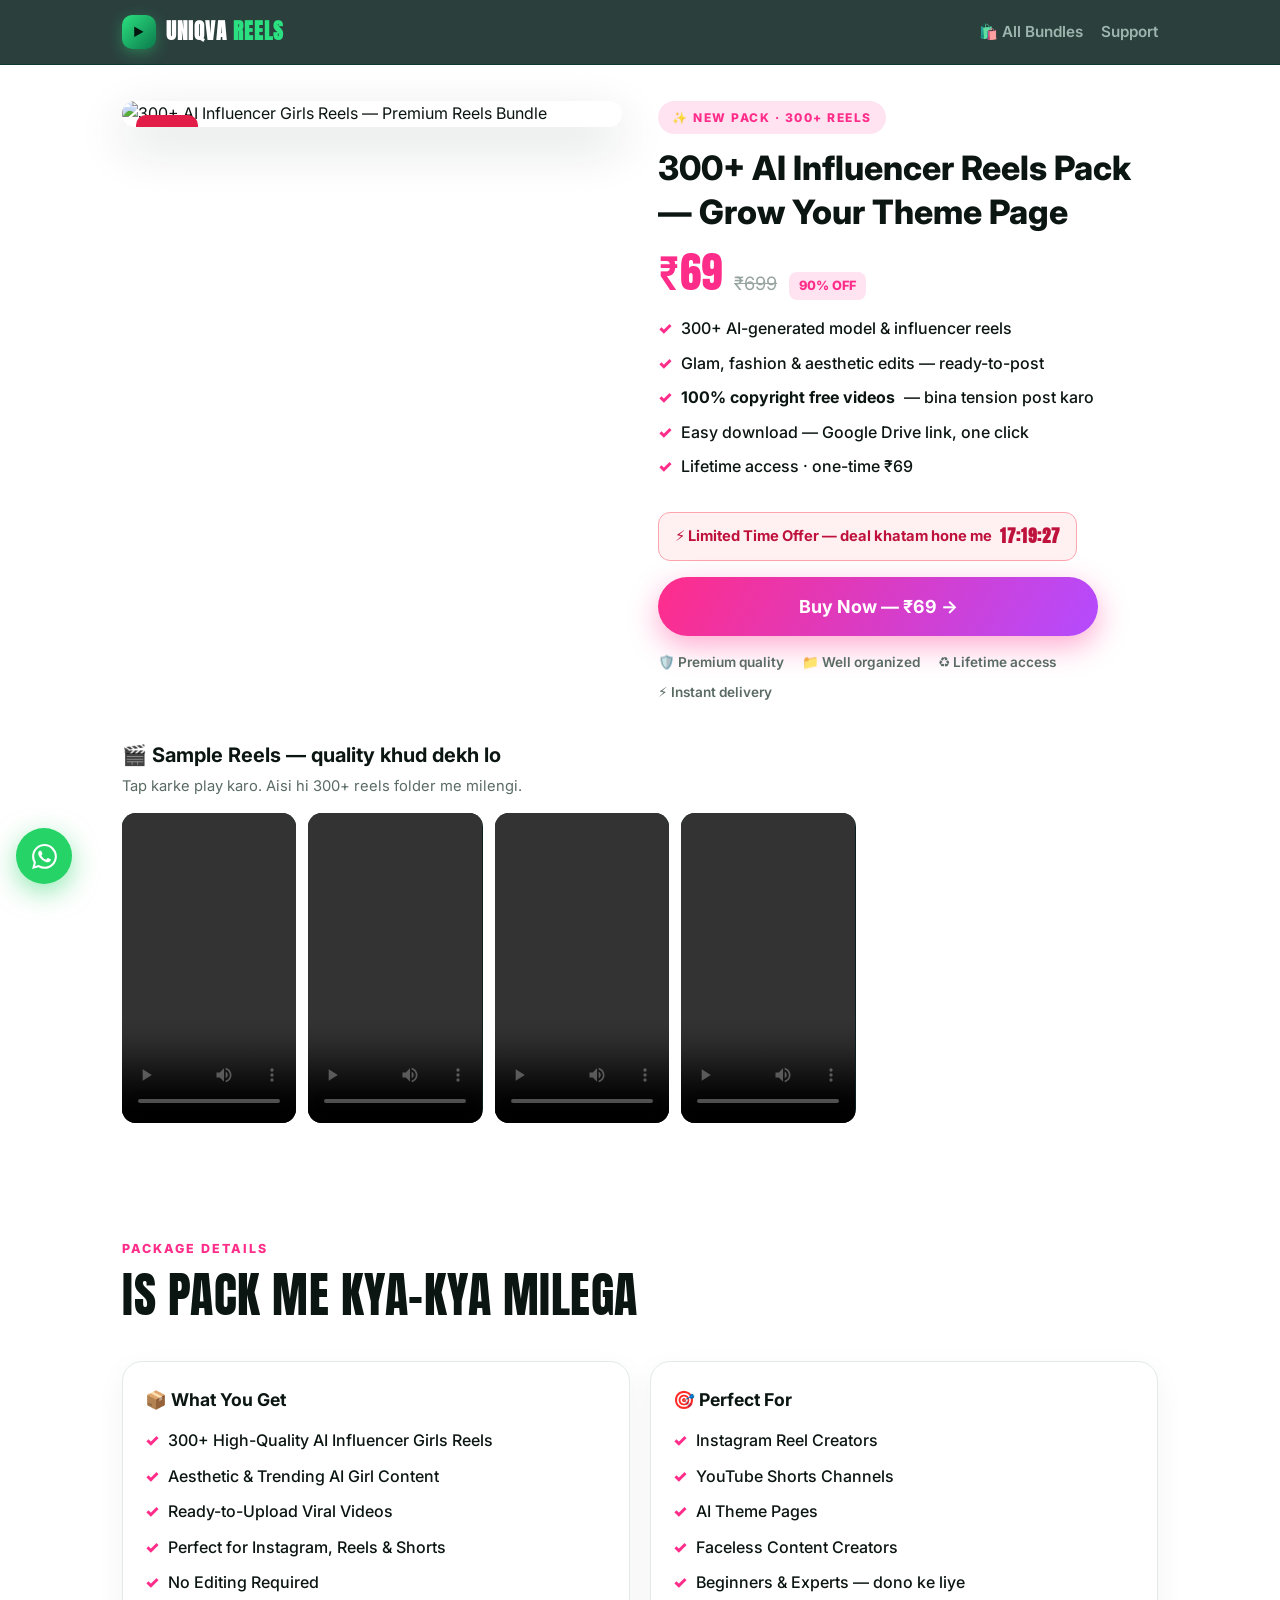
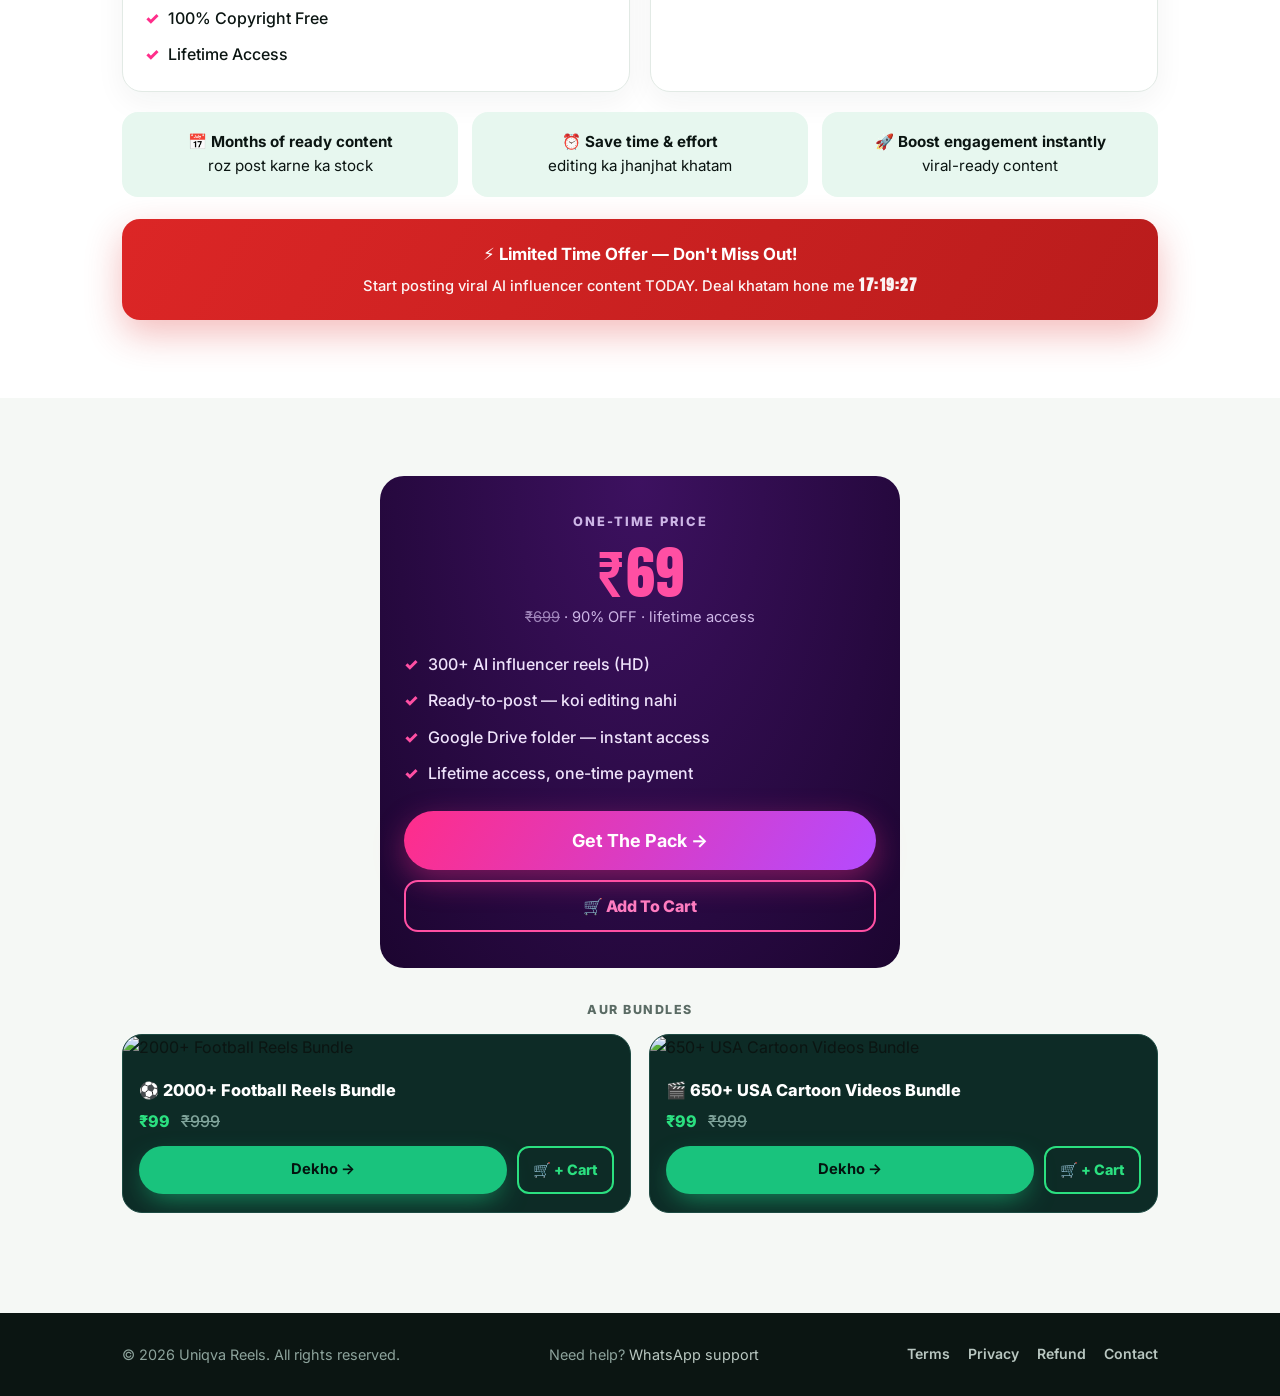
==== commit 33312af0: "Move Add To Cart from hero to price box on all product pages Co-Authored-By: Claude Opus 4.8 <norepl" ====
--- a/uniqva-courses/uniqva-courses/ai-pack.html
+++ b/uniqva-courses/uniqva-courses/ai-pack.html
@@ -128,8 +128,6 @@
 
         <div class="ph-cta" style="margin-top:16px">
           <button type="button" class="btn btn-go btn-lg btn-glam btn-pulse" data-buy data-course="aigirl">Buy Now &mdash; &#8377;69 &rarr;</button>
-          <button type="button" data-addcart="aigirl" style="width:100%; background:#fff; border:2px solid #ff2d8a; color:#ff2d8a; font-weight:800; padding:14px; border-radius:14px; cursor:pointer; font-family:inherit; font-size:1rem">&#128722; Add To Cart</button>
-          <a class="addcart-note" href="/shop.html" style="display:none; color:#ff2d8a; font-weight:700; text-decoration:none">&#128722; Cart dekho &amp; ek saath payment karo &rarr;</a>
         </div>
 
         <div class="ph-trust">
@@ -212,6 +210,8 @@
         <li><span class="tk">&#10003;</span> Lifetime access, one-time payment</li>
       </ul>
       <button type="button" class="btn btn-go btn-lg btn-glam btn-pulse" data-buy data-course="aigirl">Get The Pack &rarr;</button>
+      <button type="button" data-addcart="aigirl" style="width:100%; margin-top:10px; background:transparent; border:2px solid #ff4fa3; color:#ff7cc0; font-weight:800; padding:14px; border-radius:14px; cursor:pointer; font-family:inherit; font-size:1rem">&#128722; Add To Cart</button>
+      <a class="addcart-note" href="/shop.html" style="display:none; margin-top:10px; color:#ff7cc0; font-weight:700; text-decoration:none">&#128722; Cart dekho &amp; ek saath payment karo &rarr;</a>
     </div>
 
     <div style="margin:32px auto 0">
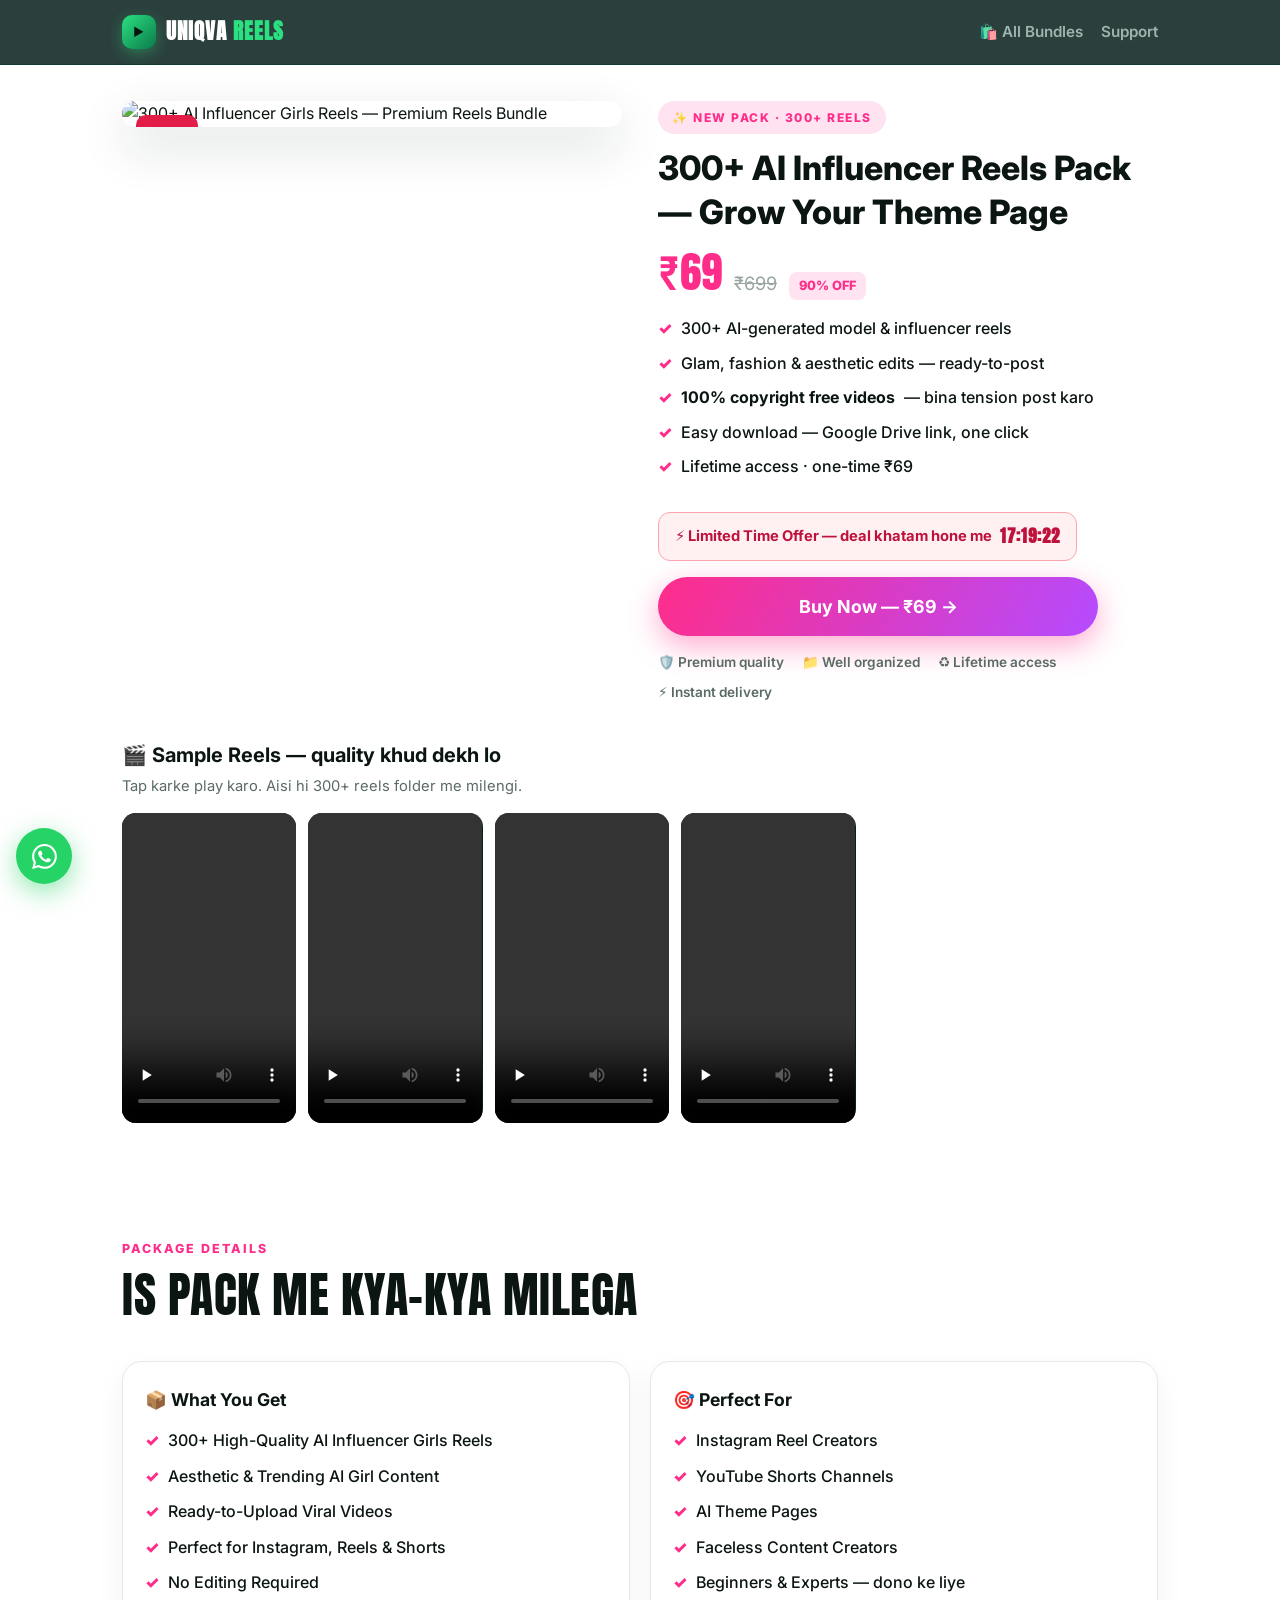
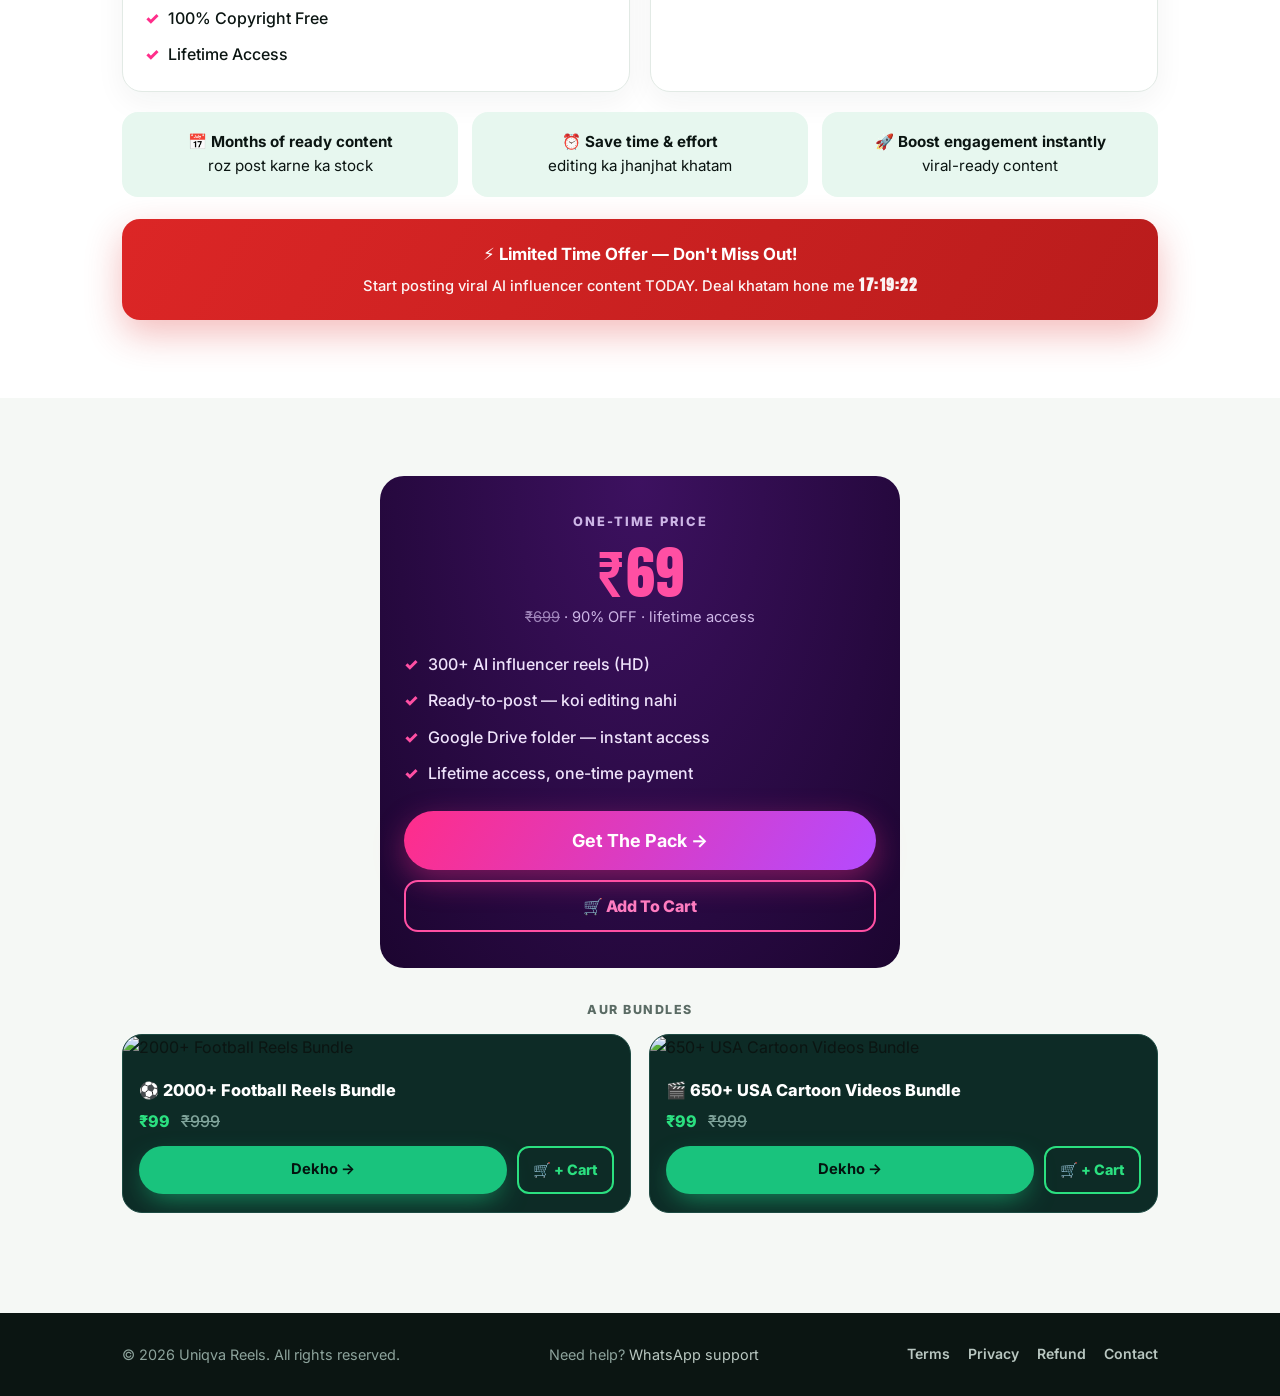
==== commit 4fcf15b2: "Remove FAQ section + performance pass - FAQ ("Doubts? Sorted.") removed from home page - Preview vid" ====
--- a/uniqva-courses/uniqva-courses/ai-pack.html
+++ b/uniqva-courses/uniqva-courses/ai-pack.html
@@ -21,7 +21,7 @@
 <link href="https://fonts.googleapis.com/css2?family=Anton&family=Inter:wght@400;500;600;700;800&display=swap" rel="stylesheet">
 <link rel="stylesheet" href="style.css" />
 <!-- Cashfree Checkout -->
-<script src="https://sdk.cashfree.com/js/v3/cashfree.js"></script>
+<script src="https://sdk.cashfree.com/js/v3/cashfree.js" defer></script>
 
 <!-- Meta Pixel Code -->
 <script>
@@ -103,7 +103,7 @@
 
       <div class="ph-img">
         <span class="ph-off">-90%</span>
-        <img src="/img/aigirl-box.jpg" alt="300+ AI Influencer Girls Reels — Premium Reels Bundle" />
+        <img src="/img/aigirl-box.jpg" fetchpriority="high" decoding="async" alt="300+ AI Influencer Girls Reels — Premium Reels Bundle" />
       </div>
 
       <div>
@@ -143,10 +143,10 @@
       <h3>&#127916; Sample Reels &mdash; quality khud dekh lo</h3>
       <div class="pv-sub">Tap karke play karo. Aisi hi 300+ reels folder me milengi.</div>
       <div class="pv-row" id="pvRow">
-        <video src="/previews/ai-1.mp4" controls preload="metadata" playsinline></video>
-        <video src="/previews/ai-2.mp4" controls preload="metadata" playsinline></video>
-        <video src="/previews/ai-3.mp4" controls preload="metadata" playsinline></video>
-        <video src="/previews/ai-4.mp4" controls preload="metadata" playsinline></video>
+        <video src="/previews/ai-1.mp4" controls preload="none" playsinline></video>
+        <video src="/previews/ai-2.mp4" controls preload="none" playsinline></video>
+        <video src="/previews/ai-3.mp4" controls preload="none" playsinline></video>
+        <video src="/previews/ai-4.mp4" controls preload="none" playsinline></video>
       </div>
     </div>
   </div>
